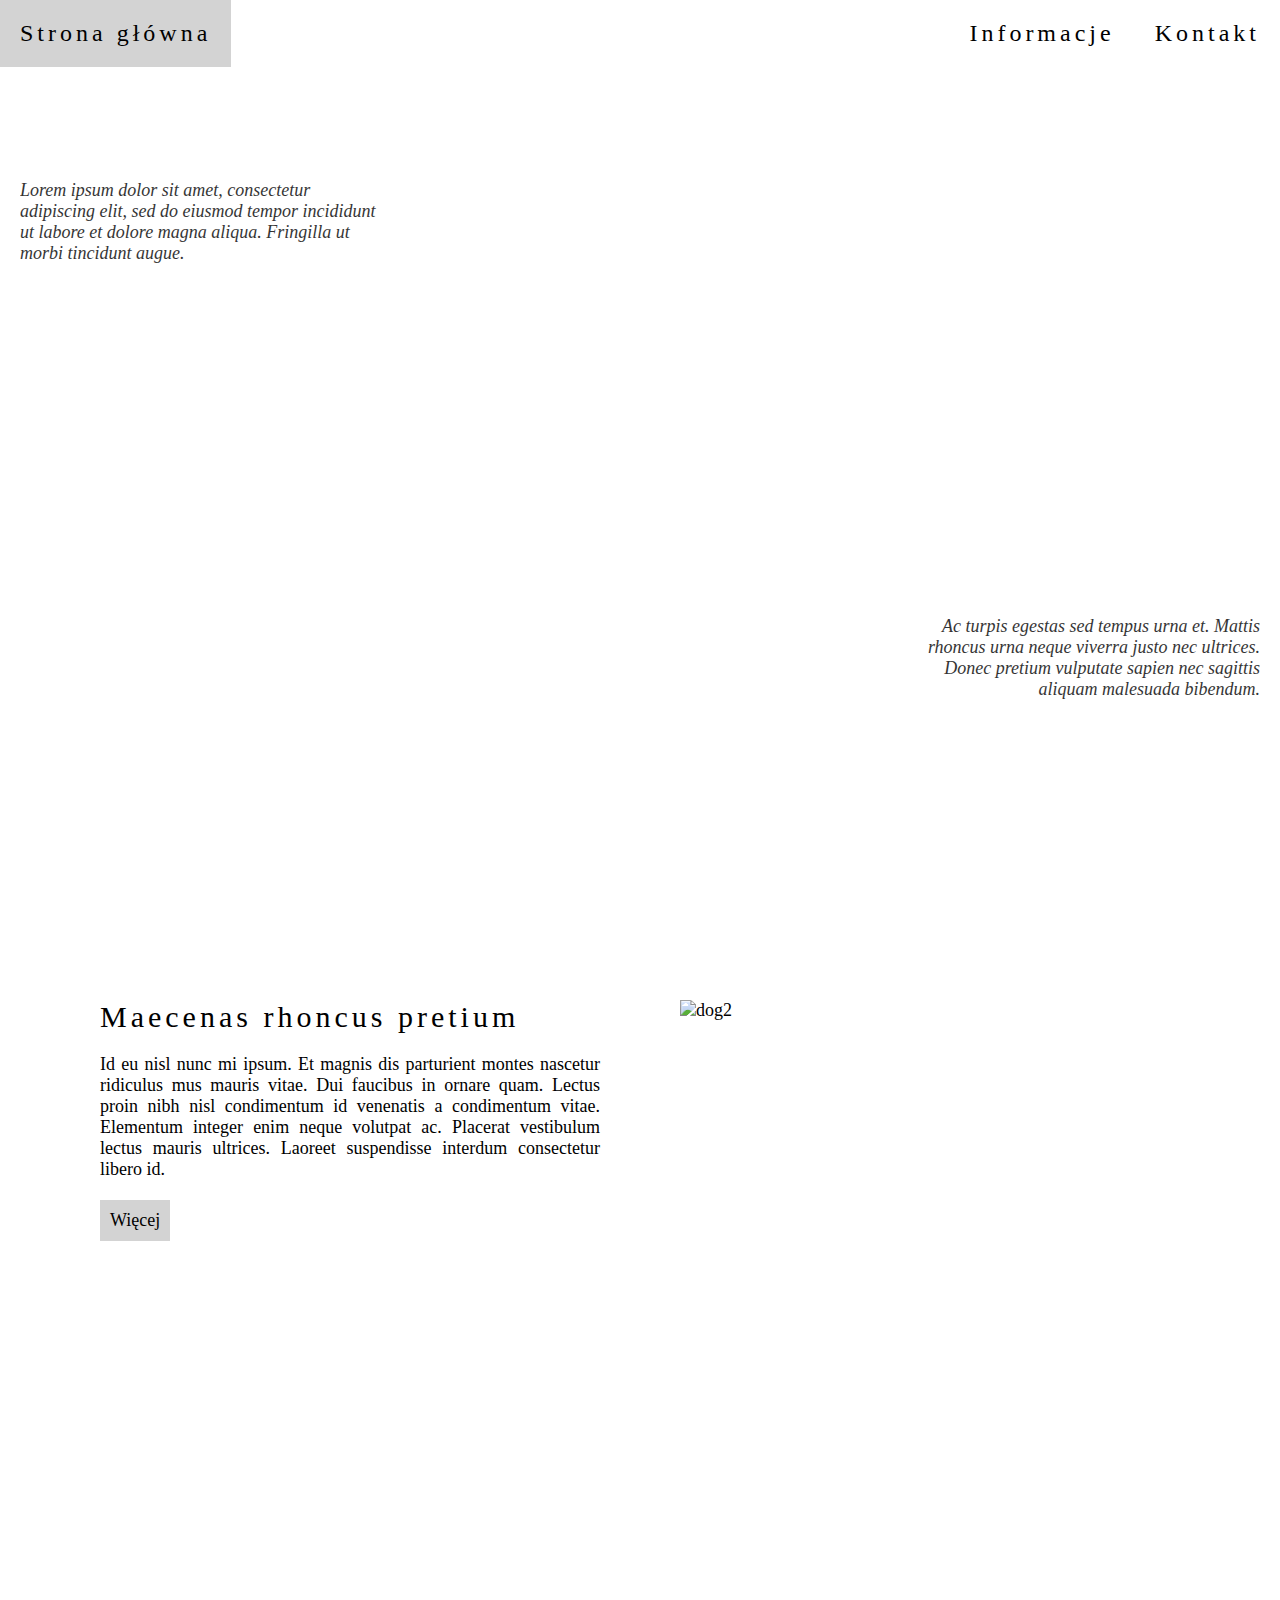
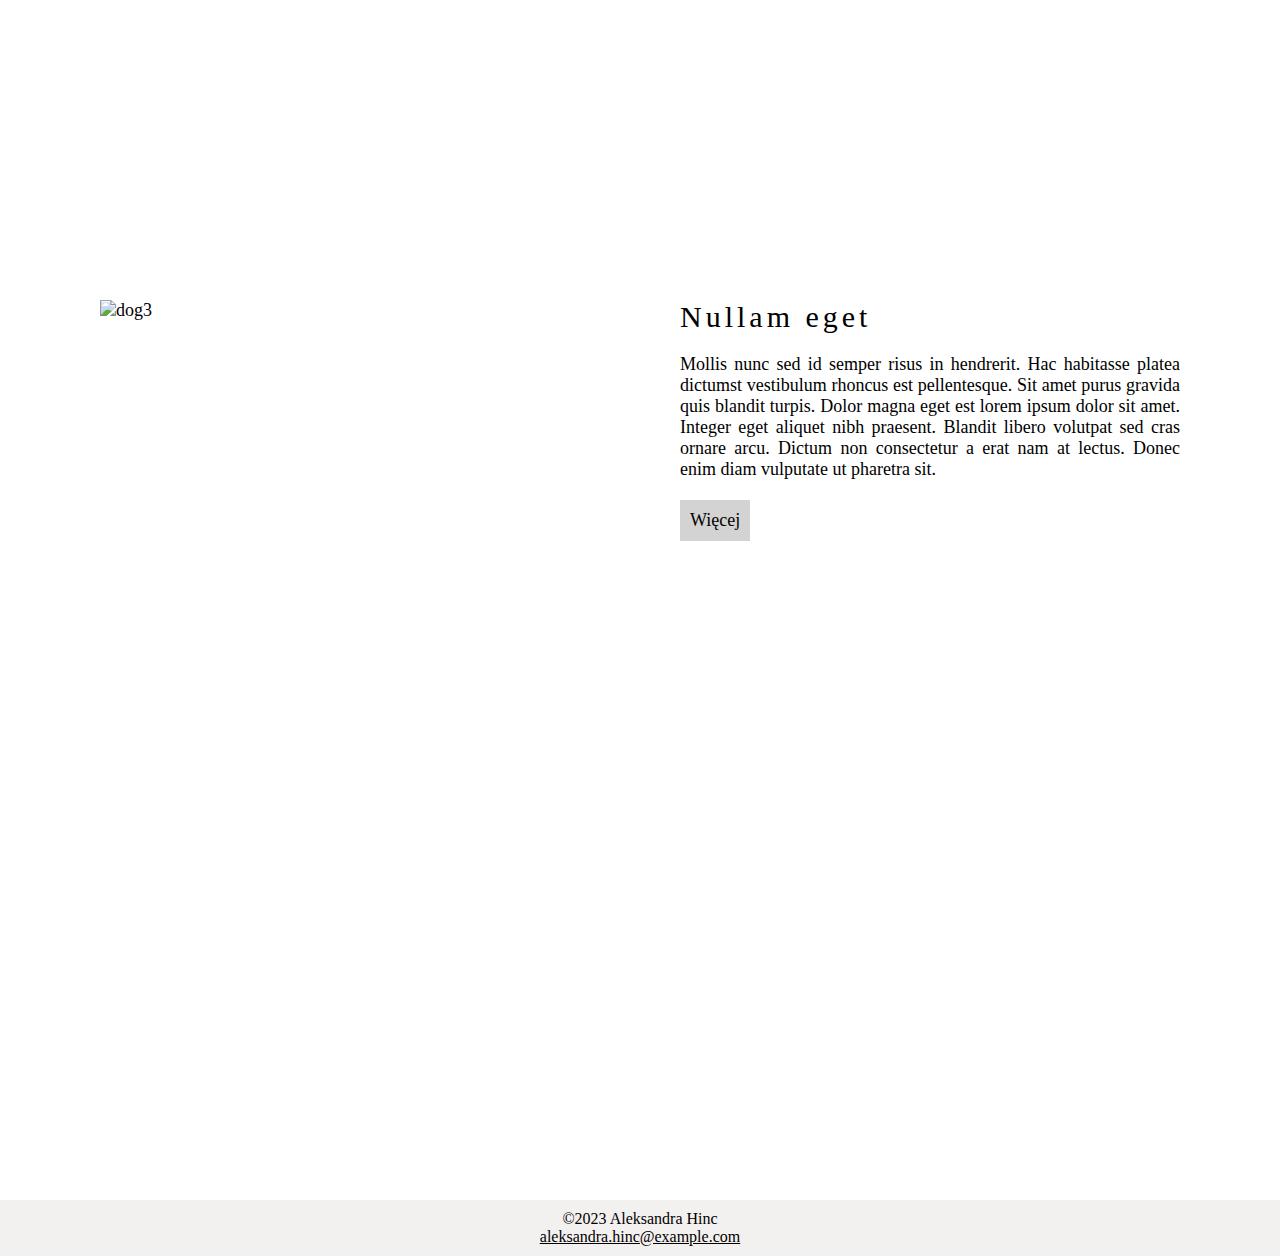
==== index.html @ ef7b2df2 "Fixed z-index for the menu" ====
<!doctype html>
<html lang="pl-PL">
	<head>
		<meta charset="UTF-8">
		<meta name="viewport" content="width=device-width, initial-scale=1.0">
		<title>Strona Aleksandry Hinc</title>
		<link rel="stylesheet" href="style.css">
		<script src="navbar.js"></script> 
	</head>
	<body>
		<div class="top">
			<div class="navbar" id="navbar">
				<header>
					<a href="index.html" class="homeIcon"></a>
					<a href="index.html" class="homeText">Strona główna</a>
				</header>
				<div class="blankSpace"></div>
				<nav>
					<ul>
						<li><a href="#about">Informacje</a></li>
						<li><a href="#contact">Kontakt</a></li>
					</ul>
					<a href="javascript:void(0);" class="menuIcon" onclick="toggleMenu(this)">
						<div class="stripe1"></div>
						<div class="stripe2"></div>
						<div class="stripe3"></div>
					</a>
				</nav>
			</div>
			<div class="quote left1">
				Lorem ipsum dolor sit amet, consectetur adipiscing elit, sed do eiusmod tempor incididunt ut labore et dolore magna aliqua. Fringilla ut morbi tincidunt augue.
			</div>
			<div class="quote right1">
				Ac turpis egestas sed tempus urna et. Mattis rhoncus urna neque viverra justo nec ultrices. Donec pretium vulputate sapien nec sagittis aliquam malesuada bibendum.
			</div>
		</div>
		<div class="row">
			<div class="column left2 upper">
				<h1>Maecenas rhoncus pretium</h1>
				<p>
					Id eu nisl nunc mi ipsum. Et magnis dis parturient montes nascetur ridiculus mus mauris vitae. Dui faucibus in ornare quam. Lectus proin nibh nisl condimentum id venenatis a condimentum vitae. Elementum integer enim neque volutpat ac. Placerat vestibulum lectus mauris ultrices. Laoreet suspendisse interdum consectetur libero id.
				</p>
				<button type="button" id="button1">Więcej</button>
			</div>
			<div class="column right2 upper">
				<img src="dog2.png" alt="dog2">
			</div>
		</div>
		<div class="row">
			<div class="column left2 lower">
				<img src="dog3.png" alt="dog3">
			</div>
			<div class="column right2 lower">
				<h1>Nullam eget</h1>
				<p>
					Mollis nunc sed id semper risus in hendrerit. Hac habitasse platea dictumst vestibulum rhoncus est pellentesque. Sit amet purus gravida quis blandit turpis. Dolor magna eget est lorem ipsum dolor sit amet. Integer eget aliquet nibh praesent. Blandit libero volutpat sed cras ornare arcu. Dictum non consectetur a erat nam at lectus. Donec enim diam vulputate ut pharetra sit.
				</p>
				<button type="button" id="button2">Więcej</button>
			</div>
		</div>
		<footer>
			<p>&copy;2023 Aleksandra Hinc</p>
			<p><a href="mailto:aleksandra.hinc@example.com">aleksandra.hinc@example.com</a></p>
		</footer>
	</body>
</html>
---- style.css ----
* {
    box-sizing: border-box;
    font-family: "Times New Roman", Times, serif;
    margin: 0;
    padding: 0;
}

body, html {
    height: 100%;
}

button {
    background-color: lightgray;
    border: none;
    font-size: 18px;
    margin-top: 20px;   
    padding: 10px;
}

button:hover {
    background-color: dimgray;
    color: white;
}

footer {
    background-color: rgb(243, 240, 240);
    bottom: 0;
    font-size: 16px;
    justify-content: center;
    margin-top: 100px;
    padding: 10px 0px;
    text-align: center;
    width: 100%;
}

footer a {
    color: black;
}

footer a:hover {
    color: dimgray;
}

header, li {
    float: left;
}

header {
    align-content: center;
}

header a, li a {
    color: black;
    display: block;
    overflow: hidden;
    padding: 20px;
    text-decoration: none;
}

li a {
    min-width: 110px;
    text-align: center;
}

header a:hover, li a:hover {
    background-color: lightgray;
}

h1 {
    font-size: 30px;
    font-weight: normal;
    letter-spacing: 4px;
    padding-bottom: 20px;
    text-align: left;
}

img {
    display: block;
	height: 100%;
    object-fit: cover;
    width: 100%;	
}

ul {
    float: right;
    list-style-type: none;
}

.blankSpace {
    display: none;
}

.column {
    float: left;
    font-size: 18px;
    height: 100%;
    text-align: justify;
    width: 50%;
}

.homeIcon {
    background-image: url("home.png");
    background-origin: content-box;
    background-position: center;
    background-repeat: no-repeat;
    background-size: contain;
    display: none;
    height: 70px;
    padding: 10px;
    width: 70px;
}

.menuIcon {
    display: none;
    padding: 10.5px;
}

.left1, .right1 {
    position: absolute;
}

.left1 {
    left: 20px;
    right: 70%;
    text-align: left;
    top: 20%;
}

.left2 {
    padding: 100px 40px 0px 100px;
}

.navbar {
    font-size: 24px;
    letter-spacing: 4px;
    z-index: 2;
}

.quote {
    font-size: 18px;
    font-style: italic;
    opacity: 80%;
    overflow: hidden;
    z-index: 1;
}

.right1 {
    bottom: 200px;
    left: 70%;
    right: 20px;
    text-align: right;
}

.right2 {
    padding: 100px 100px 0px 40px;
}

.row {
    height: 100%;
}

.row::after {
    clear: both;
    content: "";
    display: table;
}

.top {
    background-image: url("dog1.png");
    background-position: center;
    background-repeat: no-repeat;
    background-size: cover;
    height: 100%;
}

@media screen and (max-width: 800px) {
    nav ul {
        display: none;
    }

    .open .blankSpace {
        display: block;
        height: 70px;
    }

    .menuIcon {
        display: block;
        float: right;
    }

    .menuIcon:hover, .open .menuIcon:hover, .open nav ul li a:hover {
        background-color: lightgray;
    }

    .open {
        position: relative;
    }

    .open .menuIcon {
        background-color: rgb(144, 156, 135);
        position: absolute;
        right: 0;
        top: 0;
    }

    .open nav ul {
        display: block;
        float: right;
    }

    .open nav ul li {
        width: 100%;
    }

    .open nav ul li a {
        background-color: rgb(144, 156, 135);
        float: right;
        text-align: right;
        width: 200px;
    }

    .column {
        padding: 100px 100px 0px 100px;
        font-size: 18px;
        text-align: justify;
        width: 100%;
    }

    .left2.upper {
        padding: 120px 120px 0px 120px;
    }

    .left2.upper {
        position: absolute;
        z-index: 2;
    }

    .right2.upper {
        opacity: 70%;
        position: absolute;
        z-index: 1;
    }

    .right2.lower {
        padding: 120px 120px 0px 120px;
    }

    .right2.lower {
        position: absolute;
        z-index: 2;
    }

    .left2.lower {
        opacity: 70%;
        position: absolute;
        z-index: 1;
    }
}

@media screen and (max-width: 640px) {
    nav ul {
        display: none;
    }

    .open .blankSpace {
        display: block;
        height: 70px;
    }

    .menuIcon {
        display: block;
        float: right;
    }

    .menuIcon:hover, .open .menuIcon:hover, .open nav ul li a:hover {
        background-color: lightgray;
    }

    .open {
        position: relative;
    }

    .open .menuIcon {
        background-color: rgb(144, 156, 135);
        position: absolute;
        right: 0;
        top: 0;
    }

    .open nav ul {
        display: block;
        float: right;
    }

    .open nav ul li {
        width: 100%;
    }

    .open nav ul li a {
        background-color: rgb(144, 156, 135);
        float: right;
        text-align: right;
        width: 200px;
    }

    .left1, .right1 {
        left: 0;
        right: 0;
        padding-left: 20px;
        padding-right: 20px;
        text-align: center;
        width: 100%;
    }

    .left1 {
        top: 20%;
    }

    .right1 {
        bottom: 10%;
    }
}

@media screen and (max-width: 480px) {
    nav ul {
        display: none;
    }

    .open .blankSpace {
        background-color: rgb(203, 218, 192);
        display: block;
        height: 70px;
    }

    .homeText {
        display: none;
    }

    .homeIcon {
        display: block;
        float: left;
    }

    .menuIcon {
        display: block;
        float: right;
    }

    .menuIcon:hover, .open .homeIcon:hover, .open .menuIcon:hover, .open nav ul li a:hover {
        background-color: lightgray;
    }

    .open {
        position: relative;
    }

    .open .homeIcon {
        background-color: rgb(203, 218, 192);
    }

    .open .menuIcon {
        background-color: rgb(144, 156, 135);
        position: absolute;
        right: 0;
        top: 0;
    }

    .open nav ul {
        display: block;
        float: none;
    }

    .open nav ul li a {
        background-color: rgb(144, 156, 135);
        float: left;
        text-align: left;
        width: 100%;
    }

    .left1, .right1 {
        left: 0;
        right: 0;
        padding-left: 20px;
        padding-right: 20px;
        text-align: center;
        width: 100%;
    }

    .left1 {
        top: 20%;
    }

    .right1 {
        bottom: 10%;
    }

    .row {
        margin: 0px;
    }

    .column {
        padding: 0px;
        font-size: 18px;
        text-align: justify;
        width: 100%;
    }

    .left2.upper {
        padding: 40px 40px 0px 40px;
    }

    .left2.upper {
        position: absolute;
        z-index: 2;
    }

    .right2.upper {
        opacity: 70%;
        position: absolute;
        z-index: 1;
    }

    .right2.lower {
        padding: 40px 40px 0px 40px;
    }

    .right2.lower {
        position: absolute;
        z-index: 2;
    }

    .left2.lower {
        opacity: 70%;
        position: absolute;
        z-index: 1;
    }

    footer {
        margin-top: 0px;
    }
}

.stripe1, .stripe2, .stripe3 {
    background-color: black;
    height: 3px;
    margin: 10px 7px;
    width: 35px;
    transition: 0.5s;
}

.switch .stripe1 {
    transform: translate(0, 13px) rotate(-45deg);
}

.switch .stripe2 {
    opacity: 0;
}

.switch .stripe3 {
    transform: translate(0, -13px) rotate(45deg);
}
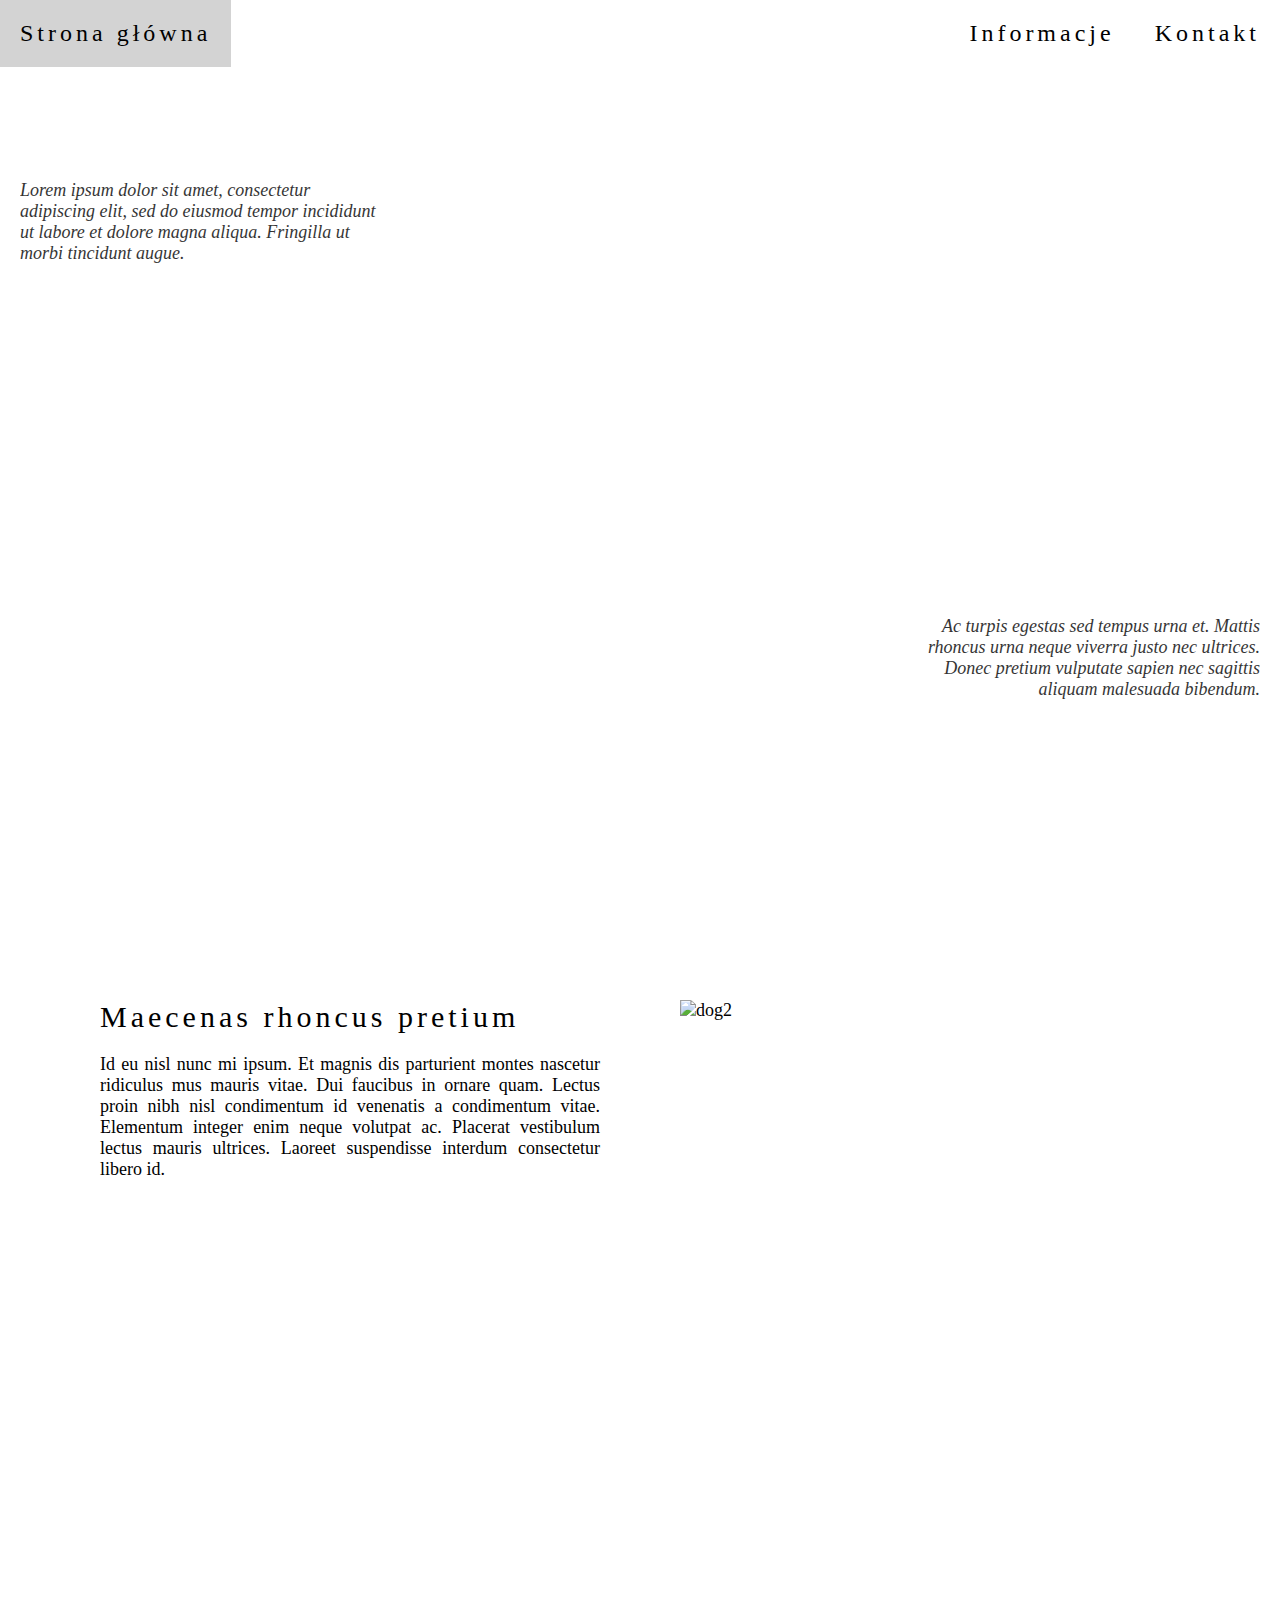
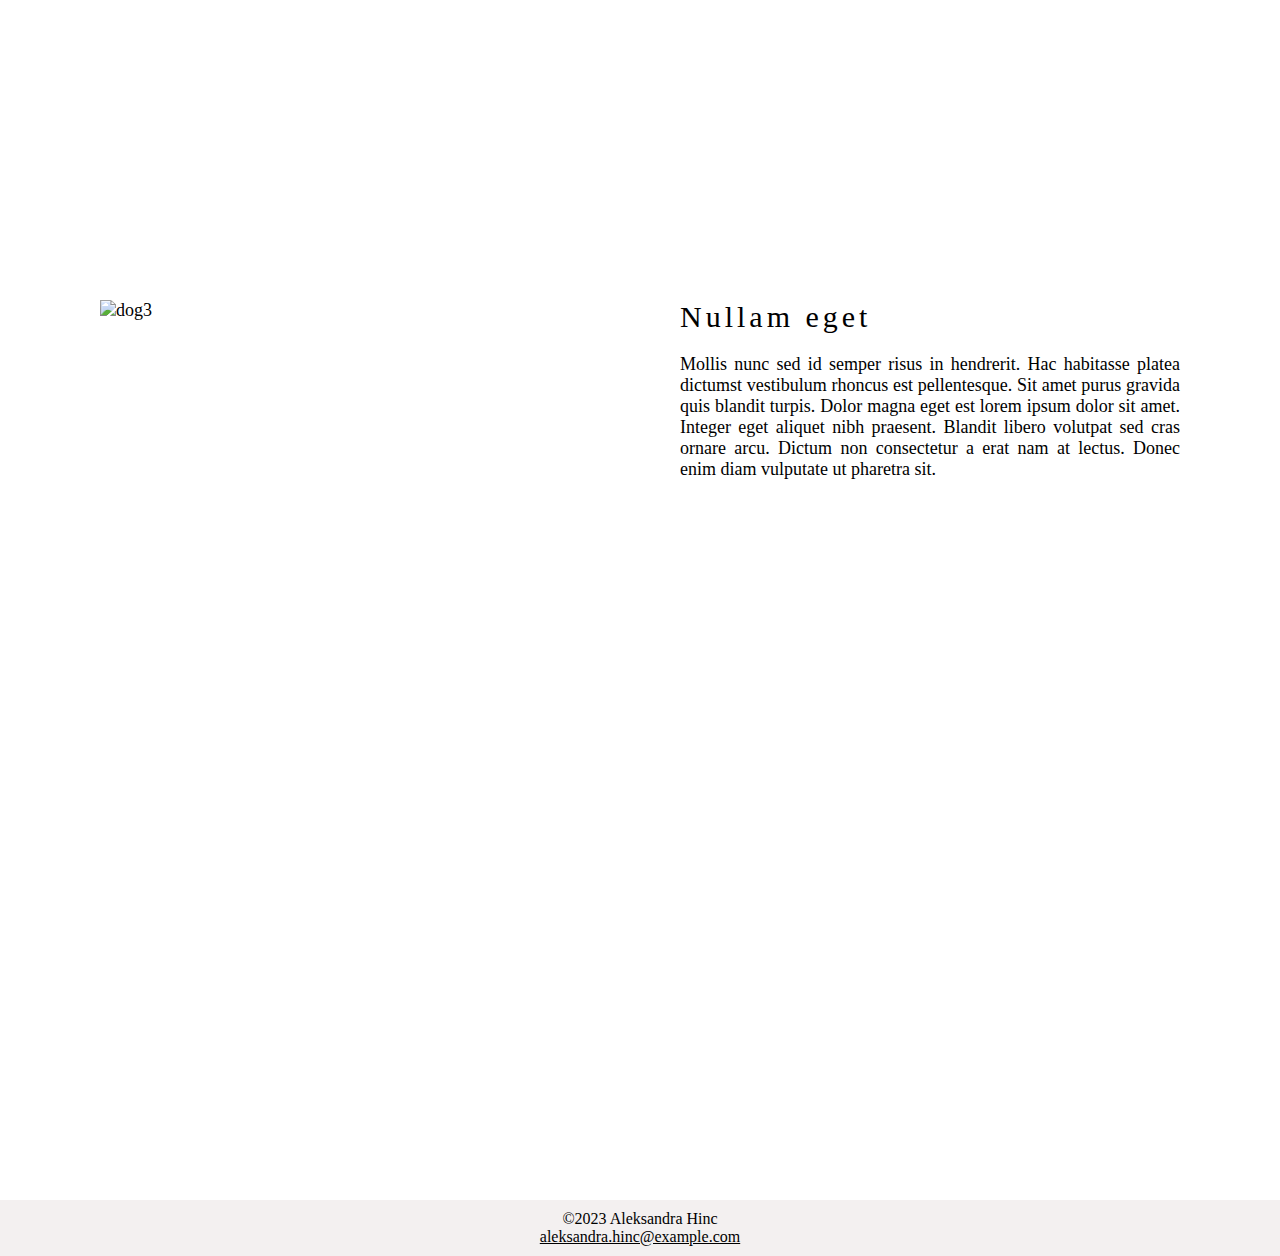
==== commit 2b73c28f: "Single page application" ====
--- a/index.html
+++ b/index.html
@@ -5,20 +5,21 @@
 		<meta name="viewport" content="width=device-width, initial-scale=1.0">
 		<title>Strona Aleksandry Hinc</title>
 		<link rel="stylesheet" href="style.css">
-		<script src="navbar.js"></script> 
+		<script src="navbar.js"></script>
+		<script src="spa.js"></script>
 	</head>
 	<body>
 		<div class="top">
 			<div class="navbar" id="navbar">
 				<header>
-					<a href="index.html" class="homeIcon"></a>
-					<a href="index.html" class="homeText">Strona główna</a>
+					<a href="#home1" class="homeIcon" onclick="changeContentToHome()"></a>
+					<a href="#home1" class="homeText" onclick="changeContentToHome()">Strona główna</a>
 				</header>
 				<div class="blankSpace"></div>
 				<nav>
 					<ul>
-						<li><a href="#about">Informacje</a></li>
-						<li><a href="#contact">Kontakt</a></li>
+						<li><a href="#aboutStart" onclick="changeContentToAbout()">Informacje</a></li>
+						<li><a href="#contactStart" onclick="changeContentToContact()">Kontakt</a></li>
 					</ul>
 					<a href="javascript:void(0);" class="menuIcon" onclick="toggleMenu(this)">
 						<div class="stripe1"></div>
@@ -34,19 +35,18 @@
 				Ac turpis egestas sed tempus urna et. Mattis rhoncus urna neque viverra justo nec ultrices. Donec pretium vulputate sapien nec sagittis aliquam malesuada bibendum.
 			</div>
 		</div>
-		<div class="row">
+		<div class="row" id="home1">
 			<div class="column left2 upper">
 				<h1>Maecenas rhoncus pretium</h1>
 				<p>
 					Id eu nisl nunc mi ipsum. Et magnis dis parturient montes nascetur ridiculus mus mauris vitae. Dui faucibus in ornare quam. Lectus proin nibh nisl condimentum id venenatis a condimentum vitae. Elementum integer enim neque volutpat ac. Placerat vestibulum lectus mauris ultrices. Laoreet suspendisse interdum consectetur libero id.
 				</p>
-				<button type="button" id="button1">Więcej</button>
 			</div>
 			<div class="column right2 upper">
 				<img src="dog2.png" alt="dog2">
 			</div>
 		</div>
-		<div class="row">
+		<div class="row" id="home2">
 			<div class="column left2 lower">
 				<img src="dog3.png" alt="dog3">
 			</div>
@@ -55,8 +55,28 @@
 				<p>
 					Mollis nunc sed id semper risus in hendrerit. Hac habitasse platea dictumst vestibulum rhoncus est pellentesque. Sit amet purus gravida quis blandit turpis. Dolor magna eget est lorem ipsum dolor sit amet. Integer eget aliquet nibh praesent. Blandit libero volutpat sed cras ornare arcu. Dictum non consectetur a erat nam at lectus. Donec enim diam vulputate ut pharetra sit.
 				</p>
-				<button type="button" id="button2">Więcej</button>
 			</div>
+		</div>
+		<div id="about" class="about">
+			<h1 id="aboutStart">About</h1>
+			<p> 
+				Nam a leo et nunc suscipit finibus. Duis in sem euismod, lacinia leo et, iaculis purus. In hac habitasse platea dictumst. Quisque interdum dictum nulla. Fusce egestas mauris a risus condimentum, vitae iaculis felis auctor. Etiam a imperdiet leo. Aliquam eu orci velit. Curabitur sagittis ipsum eu urna consectetur varius. Suspendisse lacinia pretium dapibus. Sed fringilla felis velit, varius consequat dolor viverra facilisis. Class aptent taciti sociosqu ad litora torquent per conubia nostra, per inceptos himenaeos. Sed ut vulputate tortor, sit amet blandit est. Integer vitae tortor euismod, sagittis diam eget, ultrices sapien. Integer non ligula magna. Duis lobortis sodales sapien ut commodo. Nullam et ipsum ipsum.
+			</p>
+			<p>
+				Etiam molestie sem malesuada tortor dictum vulputate. Aenean ultricies ultricies augue non aliquet. Integer suscipit erat sit amet blandit volutpat. Aenean vestibulum, diam eu hendrerit tincidunt, tortor velit fringilla nisi, lacinia maximus odio arcu at nisl. In euismod neque sit amet sem pretium, at aliquam magna semper. Proin ullamcorper non quam vel accumsan. Quisque a pharetra neque. Mauris et bibendum massa, in vehicula sem. Cras nec lorem faucibus, dapibus lorem ac, semper diam. Ut lacinia fermentum quam nec eleifend. Aliquam sodales ex in leo auctor dignissim. Nulla interdum neque a odio pretium, non viverra ex vestibulum. Proin porttitor gravida rhoncus. Etiam diam ipsum, euismod et leo nec, mattis porttitor arcu. Etiam in justo a nisl ullamcorper mollis a ut ipsum.
+			</p>
+			<p>
+				Sed sed leo at elit vehicula tristique. Nunc ut neque bibendum nibh sagittis elementum. Etiam fermentum lorem semper libero facilisis, a aliquam mauris malesuada. Lorem ipsum dolor sit amet, consectetur adipiscing elit. Morbi vitae interdum dui, dictum consectetur dolor. Cras luctus metus et ipsum dapibus, interdum tincidunt justo accumsan. Duis sem ex, pharetra et accumsan ac, lobortis vel diam. Nulla a dolor sed augue laoreet convallis. Phasellus dictum ac turpis non efficitur. Nunc ut metus id diam accumsan tristique. Duis volutpat est est, et ultricies urna semper ut. Suspendisse aliquam nunc diam, quis condimentum tortor commodo non. Etiam sit amet odio congue, sodales nunc vitae, maximus dui. Nulla facilisi.
+			</p>
+		</div>
+		<div id="contact" class="contact">
+			<h1 id="contactStart">Contact</h1>
+			<ul>
+				<li><a href="mailto:aleksandra.hinc@example.com">aleksandra.hinc@example.com</a></li>
+				<li>Aenean ac nunc eu elit volutpat gravida a in quam.</li>
+				<li>Maecenas malesuada leo id tellus rutrum, id porta augue placerat.</li>
+				<li>Proin ultricies lacus ut blandit commodo.</li>
+			</ul>
 		</div>
 		<footer>
 			<p>&copy;2023 Aleksandra Hinc</p>
--- a/style.css
+++ b/style.css
@@ -81,7 +81,7 @@
     width: 100%;	
 }
 
-ul {
+.navbar ul {
     float: right;
     list-style-type: none;
 }
@@ -156,6 +156,7 @@
 }
 
 .row {
+    display: block;
     height: 100%;
 }
 
@@ -458,4 +459,41 @@
 
 .switch .stripe3 {
     transform: translate(0, -13px) rotate(45deg);
+}
+
+.about {
+    display: none;
+    padding: 100px;
+    text-align: justify;
+}
+
+.about p {
+    margin-bottom: 20px;
+}
+
+.contact {
+    display: none;
+}
+
+.contact h1 {
+    padding: 100px 100px 20px 90px;
+} 
+
+.contact ul {
+    padding: 0px 100px 100px 100px;
+    margin-bottom: 120px;
+}
+
+.contact ul li {
+    width: 100%;
+}
+
+.contact ul li a {
+    padding: 0;
+    text-align: left;
+    text-decoration: underline;
+}
+
+.contact ul li a:hover {
+    background-color: transparent;
 }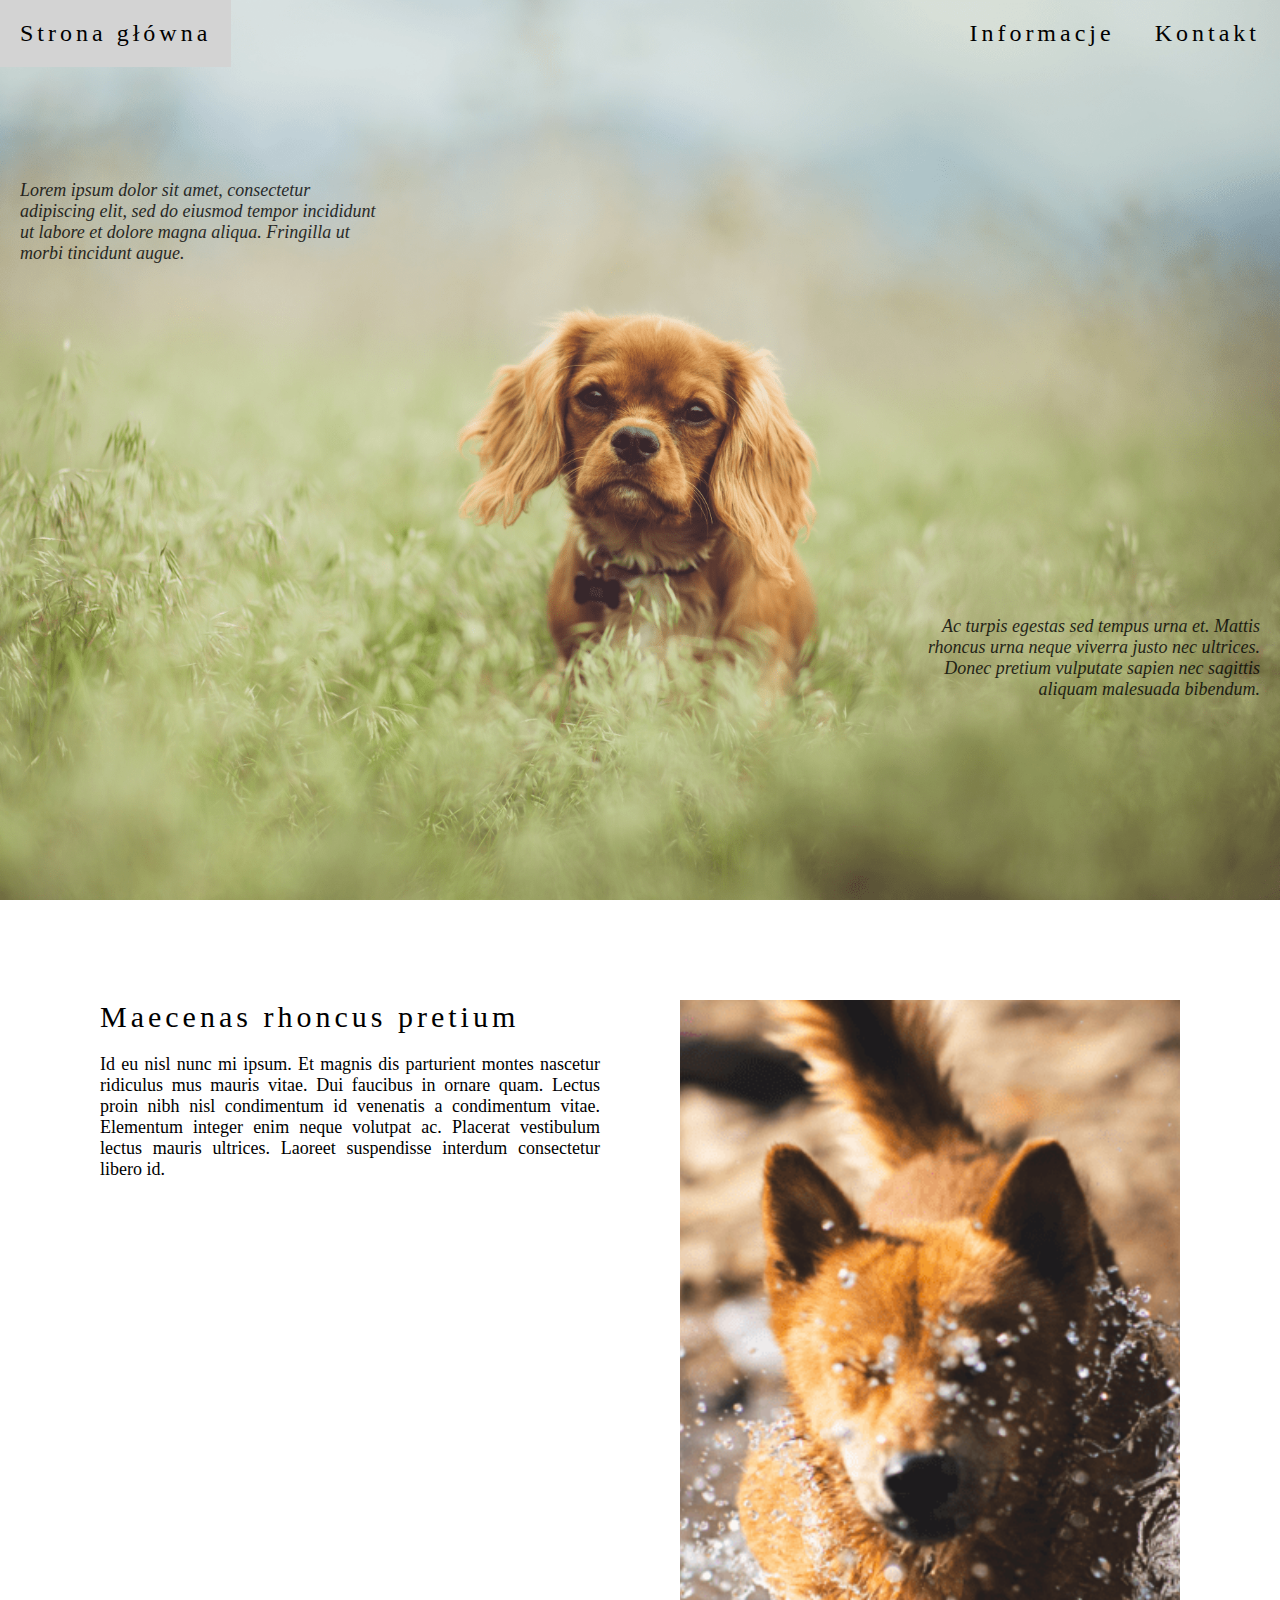
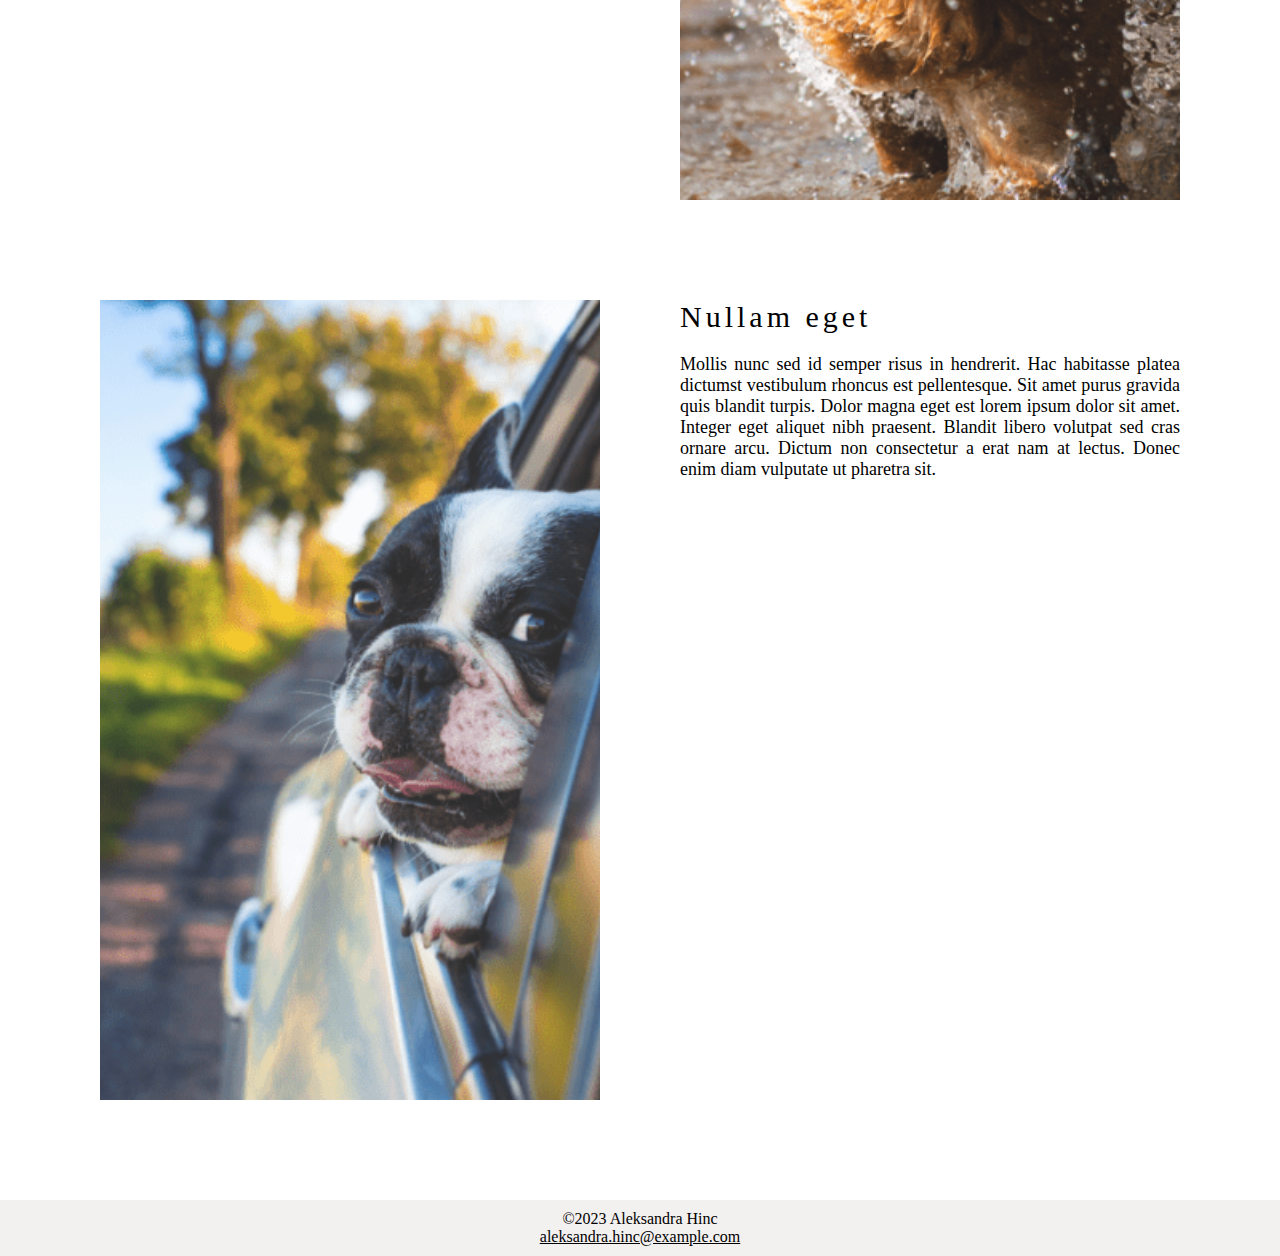
==== commit 0e010c67: "Finished RWD + SPA" ====
--- a/index.html
+++ b/index.html
@@ -4,9 +4,8 @@
 		<meta charset="UTF-8">
 		<meta name="viewport" content="width=device-width, initial-scale=1.0">
 		<title>Strona Aleksandry Hinc</title>
-		<link rel="stylesheet" href="style.css">
-		<script src="navbar.js"></script>
-		<script src="spa.js"></script>
+		<link rel="stylesheet" href="styleNew.css">
+		<script src="script.js"></script>
 	</head>
 	<body>
 		<div class="top">
--- a/styleNew.css
+++ b/styleNew.css
@@ -0,0 +1,499 @@
+* {
+    box-sizing: border-box;
+    font-family: "Times New Roman", Times, serif;
+    margin: 0;
+    padding: 0;
+}
+
+body, html {
+    height: 100%;
+}
+
+button {
+    background-color: lightgray;
+    border: none;
+    font-size: 18px;
+    margin-top: 20px;   
+    padding: 10px;
+}
+
+button:hover {
+    background-color: dimgray;
+    color: white;
+}
+
+footer {
+    background-color: rgb(243, 240, 240);
+    bottom: 0;
+    font-size: 16px;
+    justify-content: center;
+    margin-top: 100px;
+    padding: 10px 0px;
+    text-align: center;
+    width: 100%;
+}
+
+footer a {
+    color: black;
+}
+
+footer a:hover {
+    color: dimgray;
+}
+
+header, li {
+    float: left;
+}
+
+header {
+    align-content: center;
+}
+
+header a, li a {
+    color: black;
+    display: block;
+    overflow: hidden;
+    padding: 20px;
+    text-decoration: none;
+}
+
+li a {
+    min-width: 110px;
+    text-align: center;
+}
+
+header a:hover, li a:hover {
+    background-color: lightgray;
+}
+
+h1 {
+    font-size: 30px;
+    font-weight: normal;
+    letter-spacing: 4px;
+    padding-bottom: 20px;
+    text-align: left;
+}
+
+img {
+    display: block;
+	height: 100%;
+    object-fit: cover;
+    width: 100%;	
+}
+
+.navbar ul {
+    float: right;
+    list-style-type: none;
+}
+
+.blankSpace {
+    display: none;
+}
+
+.column {
+    float: left;
+    font-size: 18px;
+    height: 100%;
+    text-align: justify;
+    width: 50%;
+}
+
+.homeIcon {
+    background-image: url("home.png");
+    background-origin: content-box;
+    background-position: center;
+    background-repeat: no-repeat;
+    background-size: contain;
+    display: none;
+    height: 70px;
+    padding: 10px;
+    width: 70px;
+}
+
+.menuIcon {
+    display: none;
+    padding: 10.5px;
+}
+
+.left1, .right1 {
+    position: absolute;
+}
+
+.left1 {
+    left: 20px;
+    right: 70%;
+    text-align: left;
+    top: 20%;
+}
+
+.left2 {
+    padding: 100px 40px 0px 100px;
+}
+
+.navbar {
+    font-size: 24px;
+    letter-spacing: 4px;
+    z-index: 2;
+}
+
+.quote {
+    font-size: 18px;
+    font-style: italic;
+    opacity: 80%;
+    overflow: hidden;
+    z-index: 1;
+}
+
+.right1 {
+    bottom: 200px;
+    left: 70%;
+    right: 20px;
+    text-align: right;
+}
+
+.right2 {
+    padding: 100px 100px 0px 40px;
+}
+
+.row {
+    display: block;
+    height: 100%;
+}
+
+.row::after {
+    clear: both;
+    content: "";
+    display: table;
+}
+
+.top {
+    background-image: url("dog1.png");
+    background-position: center;
+    background-repeat: no-repeat;
+    background-size: cover;
+    height: 100%;
+}
+
+@media screen and (max-width: 800px) {
+    nav ul {
+        display: none;
+    }
+
+    .open .blankSpace {
+        display: block;
+        height: 70px;
+    }
+
+    .menuIcon {
+        display: block;
+        float: right;
+    }
+
+    .menuIcon:hover, .open .menuIcon:hover, .open nav ul li a:hover {
+        background-color: lightgray;
+    }
+
+    .open {
+        position: relative;
+    }
+
+    .open .menuIcon {
+        background-color: rgb(144, 156, 135);
+        position: absolute;
+        right: 0;
+        top: 0;
+    }
+
+    .open nav ul {
+        display: block;
+        float: right;
+    }
+
+    .open nav ul li {
+        width: 100%;
+    }
+
+    .open nav ul li a {
+        background-color: rgb(144, 156, 135);
+        float: right;
+        text-align: right;
+        width: 200px;
+    }
+
+    .column {
+        padding: 100px 100px 0px 100px;
+        font-size: 18px;
+        text-align: justify;
+        width: 100%;
+    }
+
+    .left2.upper {
+        padding: 120px 120px 0px 120px;
+    }
+
+    .left2.upper {
+        position: absolute;
+        z-index: 2;
+    }
+
+    .right2.upper {
+        opacity: 70%;
+        position: absolute;
+        z-index: 1;
+    }
+
+    .right2.lower {
+        padding: 120px 120px 0px 120px;
+    }
+
+    .right2.lower {
+        position: absolute;
+        z-index: 2;
+    }
+
+    .left2.lower {
+        opacity: 70%;
+        position: absolute;
+        z-index: 1;
+    }
+}
+
+@media screen and (max-width: 640px) {
+    nav ul {
+        display: none;
+    }
+
+    .open .blankSpace {
+        display: block;
+        height: 70px;
+    }
+
+    .menuIcon {
+        display: block;
+        float: right;
+    }
+
+    .menuIcon:hover, .open .menuIcon:hover, .open nav ul li a:hover {
+        background-color: lightgray;
+    }
+
+    .open {
+        position: relative;
+    }
+
+    .open .menuIcon {
+        background-color: rgb(144, 156, 135);
+        position: absolute;
+        right: 0;
+        top: 0;
+    }
+
+    .open nav ul {
+        display: block;
+        float: right;
+    }
+
+    .open nav ul li {
+        width: 100%;
+    }
+
+    .open nav ul li a {
+        background-color: rgb(144, 156, 135);
+        float: right;
+        text-align: right;
+        width: 200px;
+    }
+
+    .left1, .right1 {
+        left: 0;
+        right: 0;
+        padding-left: 20px;
+        padding-right: 20px;
+        text-align: center;
+        width: 100%;
+    }
+
+    .left1 {
+        top: 20%;
+    }
+
+    .right1 {
+        bottom: 10%;
+    }
+}
+
+@media screen and (max-width: 480px) {
+    nav ul {
+        display: none;
+    }
+
+    .open .blankSpace {
+        background-color: rgb(203, 218, 192);
+        display: block;
+        height: 70px;
+    }
+
+    .homeText {
+        display: none;
+    }
+
+    .homeIcon {
+        display: block;
+        float: left;
+    }
+
+    .menuIcon {
+        display: block;
+        float: right;
+    }
+
+    .menuIcon:hover, .open .homeIcon:hover, .open .menuIcon:hover, .open nav ul li a:hover {
+        background-color: lightgray;
+    }
+
+    .open {
+        position: relative;
+    }
+
+    .open .homeIcon {
+        background-color: rgb(203, 218, 192);
+    }
+
+    .open .menuIcon {
+        background-color: rgb(144, 156, 135);
+        position: absolute;
+        right: 0;
+        top: 0;
+    }
+
+    .open nav ul {
+        display: block;
+        float: none;
+    }
+
+    .open nav ul li a {
+        background-color: rgb(144, 156, 135);
+        float: left;
+        text-align: left;
+        width: 100%;
+    }
+
+    .left1, .right1 {
+        left: 0;
+        right: 0;
+        padding-left: 20px;
+        padding-right: 20px;
+        text-align: center;
+        width: 100%;
+    }
+
+    .left1 {
+        top: 20%;
+    }
+
+    .right1 {
+        bottom: 10%;
+    }
+
+    .row {
+        margin: 0px;
+    }
+
+    .column {
+        padding: 0px;
+        font-size: 18px;
+        text-align: justify;
+        width: 100%;
+    }
+
+    .left2.upper {
+        padding: 40px 40px 0px 40px;
+    }
+
+    .left2.upper {
+        position: absolute;
+        z-index: 2;
+    }
+
+    .right2.upper {
+        opacity: 70%;
+        position: absolute;
+        z-index: 1;
+    }
+
+    .right2.lower {
+        padding: 40px 40px 0px 40px;
+    }
+
+    .right2.lower {
+        position: absolute;
+        z-index: 2;
+    }
+
+    .left2.lower {
+        opacity: 70%;
+        position: absolute;
+        z-index: 1;
+    }
+
+    footer {
+        margin-top: 0px;
+    }
+}
+
+.stripe1, .stripe2, .stripe3 {
+    background-color: black;
+    height: 3px;
+    margin: 10px 7px;
+    width: 35px;
+    transition: 0.5s;
+}
+
+.switch .stripe1 {
+    transform: translate(0, 13px) rotate(-45deg);
+}
+
+.switch .stripe2 {
+    opacity: 0;
+}
+
+.switch .stripe3 {
+    transform: translate(0, -13px) rotate(45deg);
+}
+
+.about {
+    display: none;
+    padding: 100px;
+    text-align: justify;
+}
+
+.about p {
+    margin-bottom: 20px;
+}
+
+.contact {
+    display: none;
+}
+
+.contact h1 {
+    padding: 100px 100px 20px 90px;
+} 
+
+.contact ul {
+    padding: 0px 100px 100px 100px;
+    margin-bottom: 120px;
+}
+
+.contact ul li {
+    width: 100%;
+}
+
+.contact ul li a {
+    padding: 0;
+    text-align: left;
+    text-decoration: underline;
+}
+
+.contact ul li a:hover {
+    background-color: transparent;
+}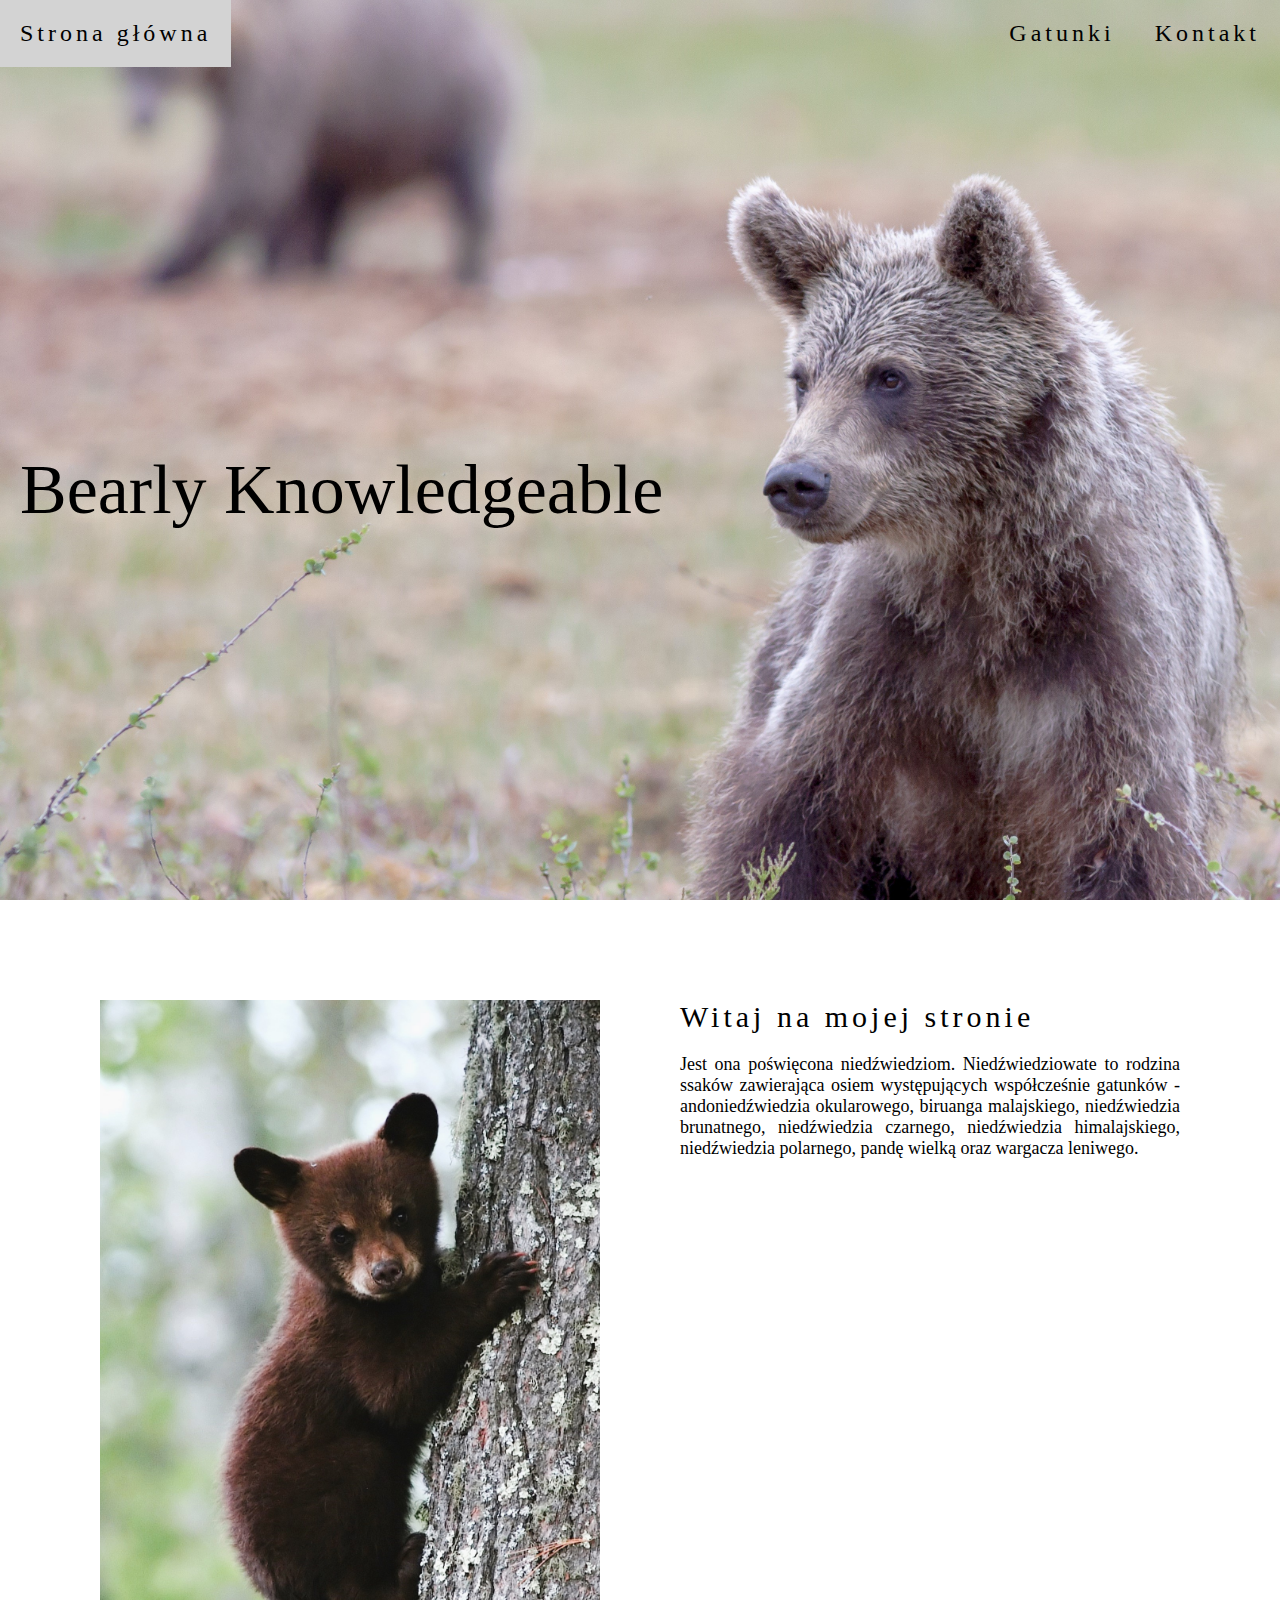
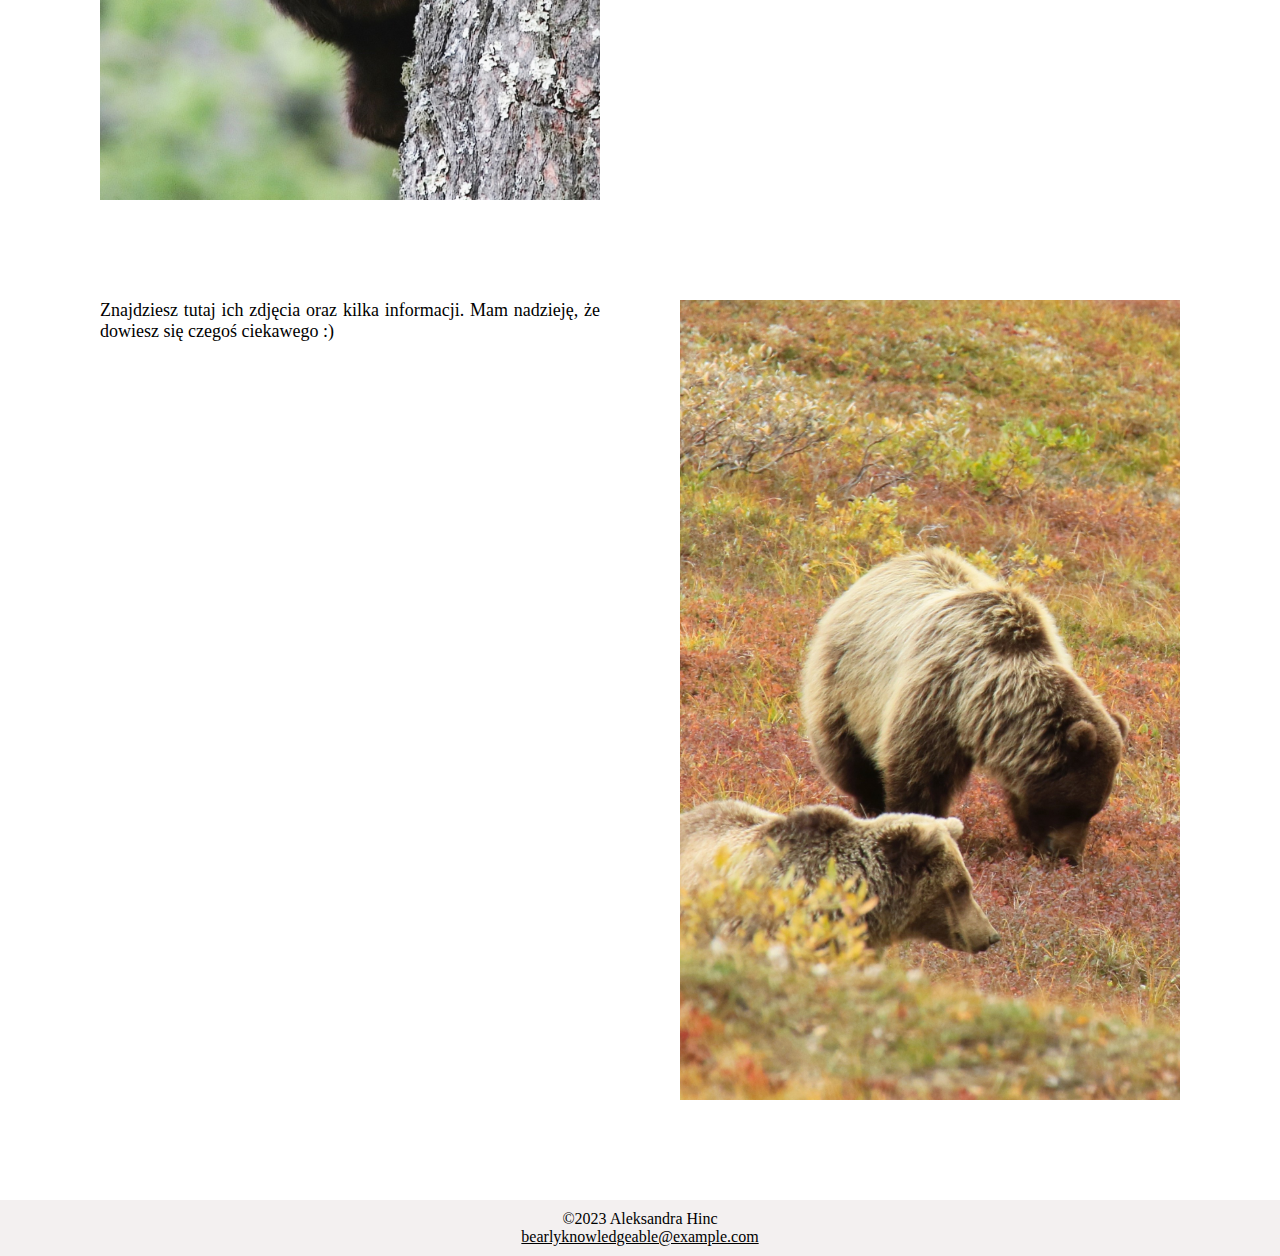
==== commit f90258f0: "Changed the content to bears" ====
--- a/index.html
+++ b/index.html
@@ -3,7 +3,7 @@
 	<head>
 		<meta charset="UTF-8">
 		<meta name="viewport" content="width=device-width, initial-scale=1.0">
-		<title>Strona Aleksandry Hinc</title>
+		<title>Bearly Knowledgeable</title>
 		<link rel="stylesheet" href="styleNew.css">
 		<script src="script.js"></script>
 	</head>
@@ -17,7 +17,7 @@
 				<div class="blankSpace"></div>
 				<nav>
 					<ul>
-						<li><a href="#aboutStart" onclick="changeContentToAbout()">Informacje</a></li>
+						<li><a href="#speciesStart" onclick="changeContentToSpecies()">Gatunki</a></li>
 						<li><a href="#contactStart" onclick="changeContentToContact()">Kontakt</a></li>
 					</ul>
 					<a href="javascript:void(0);" class="menuIcon" onclick="toggleMenu(this)">
@@ -27,37 +27,33 @@
 					</a>
 				</nav>
 			</div>
-			<div class="quote left1">
-				Lorem ipsum dolor sit amet, consectetur adipiscing elit, sed do eiusmod tempor incididunt ut labore et dolore magna aliqua. Fringilla ut morbi tincidunt augue.
-			</div>
-			<div class="quote right1">
-				Ac turpis egestas sed tempus urna et. Mattis rhoncus urna neque viverra justo nec ultrices. Donec pretium vulputate sapien nec sagittis aliquam malesuada bibendum.
+			<div class="name">
+				Bearly Knowledgeable
 			</div>
 		</div>
 		<div class="row" id="home1">
-			<div class="column left2 upper">
-				<h1>Maecenas rhoncus pretium</h1>
+			<div class="column left upper">
+				<img src="mainBear2.jpg" alt="dog2">
+			</div>
+			<div class="column right upper">
+				<h1>Witaj na mojej stronie</h1>
 				<p>
-					Id eu nisl nunc mi ipsum. Et magnis dis parturient montes nascetur ridiculus mus mauris vitae. Dui faucibus in ornare quam. Lectus proin nibh nisl condimentum id venenatis a condimentum vitae. Elementum integer enim neque volutpat ac. Placerat vestibulum lectus mauris ultrices. Laoreet suspendisse interdum consectetur libero id.
+					Jest ona poświęcona niedźwiedziom. Niedźwiedziowate to rodzina ssaków zawierająca osiem występujących współcześnie gatunków - andoniedźwiedzia okularowego, biruanga malajskiego, niedźwiedzia brunatnego, niedźwiedzia czarnego, niedźwiedzia himalajskiego, niedźwiedzia polarnego, pandę wielką oraz wargacza leniwego. 
 				</p>
-			</div>
-			<div class="column right2 upper">
-				<img src="dog2.png" alt="dog2">
 			</div>
 		</div>
 		<div class="row" id="home2">
-			<div class="column left2 lower">
-				<img src="dog3.png" alt="dog3">
-			</div>
-			<div class="column right2 lower">
-				<h1>Nullam eget</h1>
+			<div class="column left lower">
 				<p>
-					Mollis nunc sed id semper risus in hendrerit. Hac habitasse platea dictumst vestibulum rhoncus est pellentesque. Sit amet purus gravida quis blandit turpis. Dolor magna eget est lorem ipsum dolor sit amet. Integer eget aliquet nibh praesent. Blandit libero volutpat sed cras ornare arcu. Dictum non consectetur a erat nam at lectus. Donec enim diam vulputate ut pharetra sit.
+					Znajdziesz tutaj ich zdjęcia oraz kilka informacji. Mam nadzieję, że dowiesz się czegoś ciekawego :)
 				</p>
 			</div>
+			<div class="column right lower">
+				<img src="mainBear3.jpg" alt="dog3">
+			</div>
 		</div>
-		<div id="about" class="about">
-			<h1 id="aboutStart">About</h1>
+		<div class="species" id="species">
+			<h1 id="speciesStart">Gatunki</h1>
 			<p> 
 				Nam a leo et nunc suscipit finibus. Duis in sem euismod, lacinia leo et, iaculis purus. In hac habitasse platea dictumst. Quisque interdum dictum nulla. Fusce egestas mauris a risus condimentum, vitae iaculis felis auctor. Etiam a imperdiet leo. Aliquam eu orci velit. Curabitur sagittis ipsum eu urna consectetur varius. Suspendisse lacinia pretium dapibus. Sed fringilla felis velit, varius consequat dolor viverra facilisis. Class aptent taciti sociosqu ad litora torquent per conubia nostra, per inceptos himenaeos. Sed ut vulputate tortor, sit amet blandit est. Integer vitae tortor euismod, sagittis diam eget, ultrices sapien. Integer non ligula magna. Duis lobortis sodales sapien ut commodo. Nullam et ipsum ipsum.
 			</p>
@@ -68,18 +64,13 @@
 				Sed sed leo at elit vehicula tristique. Nunc ut neque bibendum nibh sagittis elementum. Etiam fermentum lorem semper libero facilisis, a aliquam mauris malesuada. Lorem ipsum dolor sit amet, consectetur adipiscing elit. Morbi vitae interdum dui, dictum consectetur dolor. Cras luctus metus et ipsum dapibus, interdum tincidunt justo accumsan. Duis sem ex, pharetra et accumsan ac, lobortis vel diam. Nulla a dolor sed augue laoreet convallis. Phasellus dictum ac turpis non efficitur. Nunc ut metus id diam accumsan tristique. Duis volutpat est est, et ultricies urna semper ut. Suspendisse aliquam nunc diam, quis condimentum tortor commodo non. Etiam sit amet odio congue, sodales nunc vitae, maximus dui. Nulla facilisi.
 			</p>
 		</div>
-		<div id="contact" class="contact">
-			<h1 id="contactStart">Contact</h1>
-			<ul>
-				<li><a href="mailto:aleksandra.hinc@example.com">aleksandra.hinc@example.com</a></li>
-				<li>Aenean ac nunc eu elit volutpat gravida a in quam.</li>
-				<li>Maecenas malesuada leo id tellus rutrum, id porta augue placerat.</li>
-				<li>Proin ultricies lacus ut blandit commodo.</li>
-			</ul>
+		<div class="contact" id="contact">
+			<h1 id="contactStart">Kontakt</h1>
+				<p>Jeśli masz jakąś sugestię co do strony, możesz wysłać mi wiadomość na adres: <a href="mailto:bearlyknowledgeable@example.com">bearlyknowledgeable@example.com</a>.</p>
 		</div>
 		<footer>
 			<p>&copy;2023 Aleksandra Hinc</p>
-			<p><a href="mailto:aleksandra.hinc@example.com">aleksandra.hinc@example.com</a></p>
+			<p><a href="mailto:bearlyknowledgeable@example.com">bearlyknowledgeable@example.com</a></p>
 		</footer>
 	</body>
 </html>--- a/styleNew.css
+++ b/styleNew.css
@@ -28,6 +28,7 @@
     font-size: 16px;
     justify-content: center;
     margin-top: 100px;
+    overflow: hidden;
     padding: 10px 0px;
     text-align: center;
     width: 100%;
@@ -94,6 +95,7 @@
     float: left;
     font-size: 18px;
     height: 100%;
+    overflow: hidden;
     text-align: justify;
     width: 50%;
 }
@@ -115,18 +117,7 @@
     padding: 10.5px;
 }
 
-.left1, .right1 {
-    position: absolute;
-}
-
-.left1 {
-    left: 20px;
-    right: 70%;
-    text-align: left;
-    top: 20%;
-}
-
-.left2 {
+.left {
     padding: 100px 40px 0px 100px;
 }
 
@@ -136,22 +127,16 @@
     z-index: 2;
 }
 
-.quote {
-    font-size: 18px;
-    font-style: italic;
-    opacity: 80%;
-    overflow: hidden;
+.name {
+    left: 20px;
+    font-size: 70px;
+    position: absolute;
+    text-align: left;
+    top: 50%;
     z-index: 1;
 }
 
-.right1 {
-    bottom: 200px;
-    left: 70%;
-    right: 20px;
-    text-align: right;
-}
-
-.right2 {
+.right {
     padding: 100px 100px 0px 40px;
 }
 
@@ -167,13 +152,19 @@
 }
 
 .top {
-    background-image: url("dog1.png");
+    background-image: url("mainBear1.jpg");
     background-position: center;
     background-repeat: no-repeat;
     background-size: cover;
     height: 100%;
 }
 
+@media screen and (max-width: 1100px) {
+    .name {
+        width: 60%;
+    }
+}
+
 @media screen and (max-width: 800px) {
     nav ul {
         display: none;
@@ -227,31 +218,31 @@
         width: 100%;
     }
 
-    .left2.upper {
+    .left.upper {
         padding: 120px 120px 0px 120px;
     }
 
-    .left2.upper {
+    .left.upper {
         position: absolute;
         z-index: 2;
     }
 
-    .right2.upper {
+    .right.upper {
         opacity: 70%;
         position: absolute;
         z-index: 1;
     }
 
-    .right2.lower {
+    .right.lower {
         padding: 120px 120px 0px 120px;
     }
 
-    .right2.lower {
+    .right.lower {
         position: absolute;
         z-index: 2;
     }
 
-    .left2.lower {
+    .left.lower {
         opacity: 70%;
         position: absolute;
         z-index: 1;
@@ -277,48 +268,41 @@
         background-color: lightgray;
     }
 
-    .open {
-        position: relative;
-    }
-
-    .open .menuIcon {
-        background-color: rgb(144, 156, 135);
-        position: absolute;
-        right: 0;
-        top: 0;
-    }
-
-    .open nav ul {
-        display: block;
-        float: right;
-    }
-
-    .open nav ul li {
-        width: 100%;
-    }
-
-    .open nav ul li a {
-        background-color: rgb(144, 156, 135);
-        float: right;
-        text-align: right;
-        width: 200px;
-    }
-
-    .left1, .right1 {
+    .name {
         left: 0;
         right: 0;
         padding-left: 20px;
         padding-right: 20px;
         text-align: center;
-        width: 100%;
-    }
-
-    .left1 {
-        top: 20%;
-    }
-
-    .right1 {
-        bottom: 10%;
+        top: 10%;
+        width: 100%;
+    }
+
+    .open {
+        position: relative;
+    }
+
+    .open .menuIcon {
+        background-color: rgb(144, 156, 135);
+        position: absolute;
+        right: 0;
+        top: 0;
+    }
+
+    .open nav ul {
+        display: block;
+        float: right;
+    }
+
+    .open nav ul li {
+        width: 100%;
+    }
+
+    .open nav ul li a {
+        background-color: rgb(144, 156, 135);
+        float: right;
+        text-align: right;
+        width: 200px;
     }
 }
 
@@ -351,6 +335,10 @@
         background-color: lightgray;
     }
 
+    .name {
+        font-size: 40px;       
+    }
+
     .open {
         position: relative;
     }
@@ -376,23 +364,6 @@
         float: left;
         text-align: left;
         width: 100%;
-    }
-
-    .left1, .right1 {
-        left: 0;
-        right: 0;
-        padding-left: 20px;
-        padding-right: 20px;
-        text-align: center;
-        width: 100%;
-    }
-
-    .left1 {
-        top: 20%;
-    }
-
-    .right1 {
-        bottom: 10%;
     }
 
     .row {
@@ -406,31 +377,31 @@
         width: 100%;
     }
 
-    .left2.upper {
+    .left.upper {
         padding: 40px 40px 0px 40px;
     }
 
-    .left2.upper {
+    .left.upper {
         position: absolute;
         z-index: 2;
     }
 
-    .right2.upper {
+    .right.upper {
         opacity: 70%;
         position: absolute;
         z-index: 1;
     }
 
-    .right2.lower {
+    .right.lower {
         padding: 40px 40px 0px 40px;
     }
 
-    .right2.lower {
+    .right.lower {
         position: absolute;
         z-index: 2;
     }
 
-    .left2.lower {
+    .left.lower {
         opacity: 70%;
         position: absolute;
         z-index: 1;
@@ -438,6 +409,12 @@
 
     footer {
         margin-top: 0px;
+    }
+}
+
+@media screen and (max-width: 300px) {
+    .name {
+        font-size: 20px;
     }
 }
 
@@ -461,13 +438,13 @@
     transform: translate(0, -13px) rotate(45deg);
 }
 
-.about {
+.species {
     display: none;
     padding: 100px;
     text-align: justify;
 }
 
-.about p {
+.species p {
     margin-bottom: 20px;
 }
 
@@ -476,24 +453,22 @@
 }
 
 .contact h1 {
-    padding: 100px 100px 20px 90px;
+    padding: 100px 100px 20px 100px;
 } 
 
-.contact ul {
+.contact p {
     padding: 0px 100px 100px 100px;
     margin-bottom: 120px;
-}
-
-.contact ul li {
     width: 100%;
 }
 
-.contact ul li a {
+.contact p a {
+    color: black;
     padding: 0;
     text-align: left;
     text-decoration: underline;
 }
 
-.contact ul li a:hover {
-    background-color: transparent;
+.contact p a:hover {
+    color: dimgray;
 }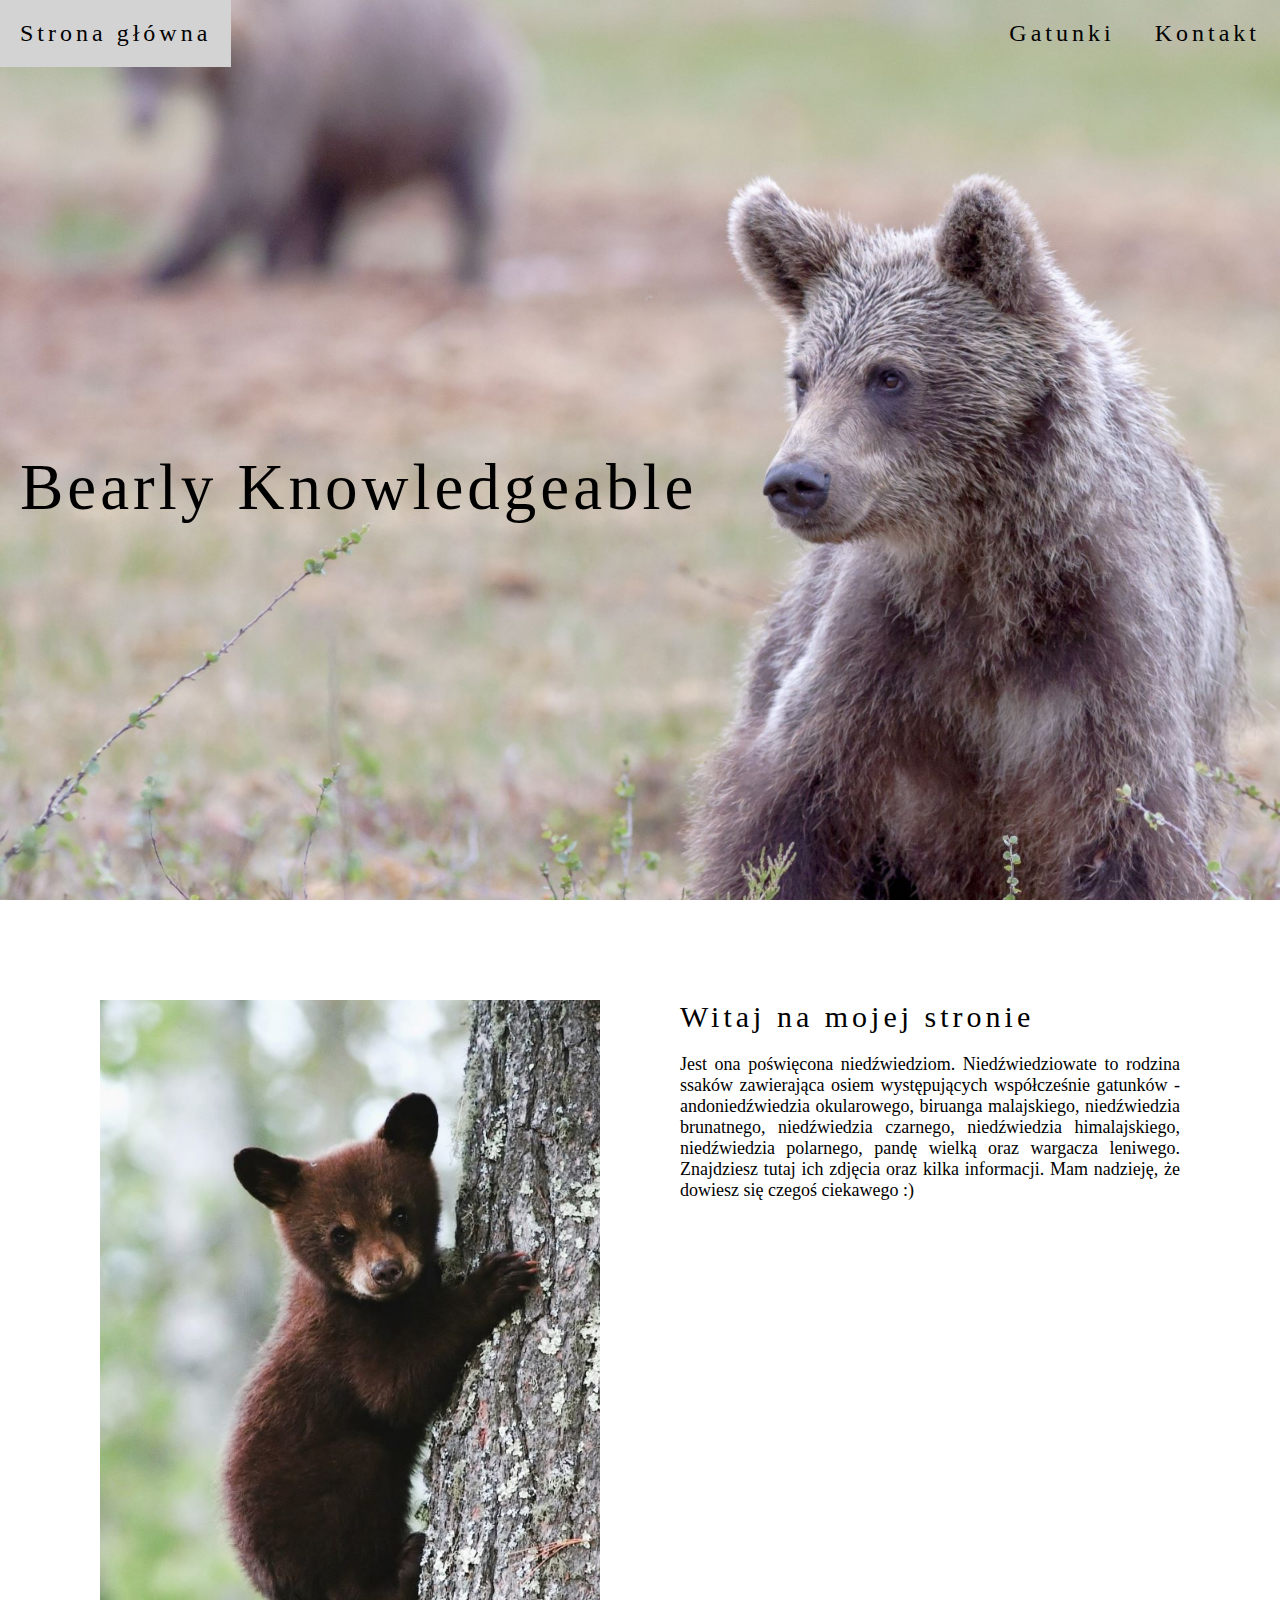
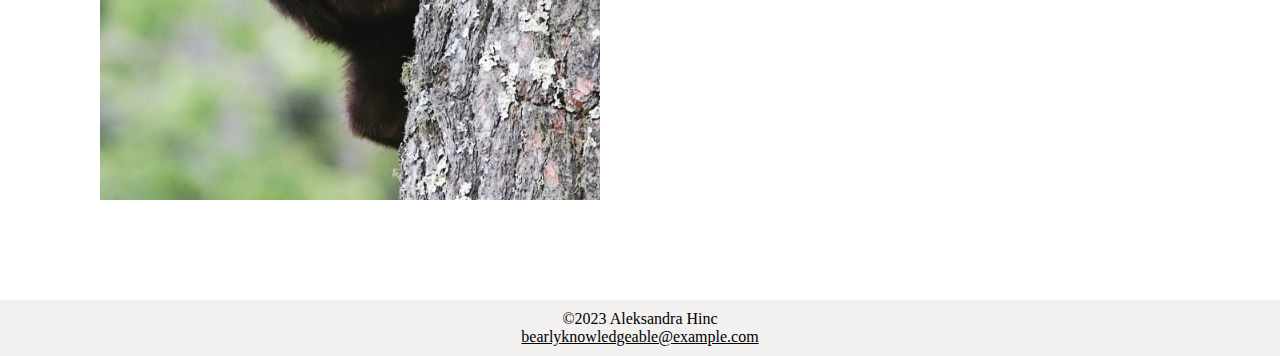
==== commit 04fb2343: "Species section layout" ====
--- a/index.html
+++ b/index.html
@@ -11,8 +11,8 @@
 		<div class="top">
 			<div class="navbar" id="navbar">
 				<header>
-					<a href="#home1" class="homeIcon" onclick="changeContentToHome()"></a>
-					<a href="#home1" class="homeText" onclick="changeContentToHome()">Strona główna</a>
+					<a href="#home" class="homeIcon" onclick="changeContentToHome()"></a>
+					<a href="#home" class="homeText" onclick="changeContentToHome()">Strona główna</a>
 				</header>
 				<div class="blankSpace"></div>
 				<nav>
@@ -31,38 +31,107 @@
 				Bearly Knowledgeable
 			</div>
 		</div>
-		<div class="row" id="home1">
-			<div class="column left upper">
-				<img src="mainBear2.jpg" alt="dog2">
+		<div class="row" id="home">
+			<div class="column left classic">
+				<img src="smallBear.jpg" alt="smallBear">
 			</div>
-			<div class="column right upper">
+			<div class="column right classic">
 				<h1>Witaj na mojej stronie</h1>
 				<p>
-					Jest ona poświęcona niedźwiedziom. Niedźwiedziowate to rodzina ssaków zawierająca osiem występujących współcześnie gatunków - andoniedźwiedzia okularowego, biruanga malajskiego, niedźwiedzia brunatnego, niedźwiedzia czarnego, niedźwiedzia himalajskiego, niedźwiedzia polarnego, pandę wielką oraz wargacza leniwego. 
+					Jest ona poświęcona niedźwiedziom. Niedźwiedziowate to rodzina ssaków zawierająca osiem występujących współcześnie gatunków - andoniedźwiedzia okularowego, biruanga malajskiego, niedźwiedzia brunatnego, niedźwiedzia czarnego, niedźwiedzia himalajskiego, niedźwiedzia polarnego, pandę wielką oraz wargacza leniwego. Znajdziesz tutaj ich zdjęcia oraz kilka informacji. Mam nadzieję, że dowiesz się czegoś ciekawego :)
 				</p>
 			</div>
 		</div>
-		<div class="row" id="home2">
-			<div class="column left lower">
-				<p>
-					Znajdziesz tutaj ich zdjęcia oraz kilka informacji. Mam nadzieję, że dowiesz się czegoś ciekawego :)
-				</p>
+		<div class="species" id="species">
+			<h1 class="speciesStart" id="speciesStart">Gatunki</h1>
+			<div class="row">
+				<div class="column left alternative">
+					<h1>Andoniedźwiedź okularowy</h1>
+					<p> 
+						[tekst]
+					</p>
+				</div>
+				<div class="column right alternative">
+					<img src="spectacledBear.jpg" alt="spectacledBear">
+				</div>
 			</div>
-			<div class="column right lower">
-				<img src="mainBear3.jpg" alt="dog3">
+			<div class="row">
+				<div class="column left classic">
+					<img src="sunBear.jpg" alt="sunBear">
+				</div>
+				<div class="column right classic">
+					<h1>Biruang malajski</h1>
+					<p> 
+						[tekst]
+					</p>
+				</div>
 			</div>
-		</div>
-		<div class="species" id="species">
-			<h1 id="speciesStart">Gatunki</h1>
-			<p> 
-				Nam a leo et nunc suscipit finibus. Duis in sem euismod, lacinia leo et, iaculis purus. In hac habitasse platea dictumst. Quisque interdum dictum nulla. Fusce egestas mauris a risus condimentum, vitae iaculis felis auctor. Etiam a imperdiet leo. Aliquam eu orci velit. Curabitur sagittis ipsum eu urna consectetur varius. Suspendisse lacinia pretium dapibus. Sed fringilla felis velit, varius consequat dolor viverra facilisis. Class aptent taciti sociosqu ad litora torquent per conubia nostra, per inceptos himenaeos. Sed ut vulputate tortor, sit amet blandit est. Integer vitae tortor euismod, sagittis diam eget, ultrices sapien. Integer non ligula magna. Duis lobortis sodales sapien ut commodo. Nullam et ipsum ipsum.
-			</p>
-			<p>
-				Etiam molestie sem malesuada tortor dictum vulputate. Aenean ultricies ultricies augue non aliquet. Integer suscipit erat sit amet blandit volutpat. Aenean vestibulum, diam eu hendrerit tincidunt, tortor velit fringilla nisi, lacinia maximus odio arcu at nisl. In euismod neque sit amet sem pretium, at aliquam magna semper. Proin ullamcorper non quam vel accumsan. Quisque a pharetra neque. Mauris et bibendum massa, in vehicula sem. Cras nec lorem faucibus, dapibus lorem ac, semper diam. Ut lacinia fermentum quam nec eleifend. Aliquam sodales ex in leo auctor dignissim. Nulla interdum neque a odio pretium, non viverra ex vestibulum. Proin porttitor gravida rhoncus. Etiam diam ipsum, euismod et leo nec, mattis porttitor arcu. Etiam in justo a nisl ullamcorper mollis a ut ipsum.
-			</p>
-			<p>
-				Sed sed leo at elit vehicula tristique. Nunc ut neque bibendum nibh sagittis elementum. Etiam fermentum lorem semper libero facilisis, a aliquam mauris malesuada. Lorem ipsum dolor sit amet, consectetur adipiscing elit. Morbi vitae interdum dui, dictum consectetur dolor. Cras luctus metus et ipsum dapibus, interdum tincidunt justo accumsan. Duis sem ex, pharetra et accumsan ac, lobortis vel diam. Nulla a dolor sed augue laoreet convallis. Phasellus dictum ac turpis non efficitur. Nunc ut metus id diam accumsan tristique. Duis volutpat est est, et ultricies urna semper ut. Suspendisse aliquam nunc diam, quis condimentum tortor commodo non. Etiam sit amet odio congue, sodales nunc vitae, maximus dui. Nulla facilisi.
-			</p>
+			<div class="row">
+				<div class="column left alternative">
+					<h1>Niedźwiedź brunatny</h1>
+					<p> 
+						[tekst]
+					</p>
+				</div>
+				<div class="column right alternative">
+					<img src="brownBear.jpg" alt="brownBear">
+				</div>
+			</div>
+			<div class="row">
+				<div class="column left classic">
+					<img src="americanBlackBear.jpg" alt="americanBlackBear">
+				</div>
+				<div class="column right classic">
+					<h1>Niedźwiedź czarny</h1>
+					<p> 
+						[tekst]
+					</p>
+				</div>
+			</div>
+			<div class="row">
+				<div class="column left alternative">
+					<h1>Niedźwiedź himlajaski</h1>
+					<p> 
+						[tekst]
+					</p>
+				</div>
+				<div class="column right alternative">
+					<img src="asianBlackBear.jpg" alt="asianBlackBear">
+				</div>
+			</div>
+			<div class="row">
+				<div class="column left classic">
+					<img src="polarBear.jpg" alt="polarBear">
+				</div>
+				<div class="column right classic">
+					<h1>Niedźwiedź polarny</h1>
+					<p> 
+						[tekst]
+					</p>
+				</div>
+			</div>
+			<div class="row">
+				<div class="column left alternative">
+					<h1>Panda wielka</h1>
+					<p> 
+						[tekst]
+					</p>
+				</div>
+				<div class="column right alternative">
+					<img src="pandaBear.jpg" alt="pandaBear">
+				</div>
+			</div>
+			<div class="row">
+				<div class="column left classic">
+					<img src="slothBear.jpg" alt="slothBear">
+				</div>
+				<div class="column right classic">
+					<h1>Wargacz leniwy</h1>
+					<p> 
+						[tekst]
+					</p>
+				</div>
+			</div>
 		</div>
 		<div class="contact" id="contact">
 			<h1 id="contactStart">Kontakt</h1>
--- a/styleNew.css
+++ b/styleNew.css
@@ -129,7 +129,8 @@
 
 .name {
     left: 20px;
-    font-size: 70px;
+    letter-spacing: 4px;
+    font-size: 65px;
     position: absolute;
     text-align: left;
     top: 50%;
@@ -152,16 +153,16 @@
 }
 
 .top {
-    background-image: url("mainBear1.jpg");
+    background-image: url("mainBear.jpg");
     background-position: center;
     background-repeat: no-repeat;
     background-size: cover;
     height: 100%;
 }
 
-@media screen and (max-width: 1100px) {
+@media screen and (max-width: 1150px) {
     .name {
-        width: 60%;
+        width: 55%;
     }
 }
 
@@ -218,31 +219,31 @@
         width: 100%;
     }
 
-    .left.upper {
+    .right.classic {
         padding: 120px 120px 0px 120px;
     }
 
-    .left.upper {
+    .right.classic {
         position: absolute;
         z-index: 2;
     }
 
-    .right.upper {
+    .left.classic {
         opacity: 70%;
         position: absolute;
         z-index: 1;
     }
 
-    .right.lower {
+    .left.alternative {
         padding: 120px 120px 0px 120px;
     }
 
-    .right.lower {
+    .left.alternative {
         position: absolute;
         z-index: 2;
     }
 
-    .left.lower {
+    .right.alternative {
         opacity: 70%;
         position: absolute;
         z-index: 1;
@@ -377,31 +378,31 @@
         width: 100%;
     }
 
-    .left.upper {
+    .right.classic {
         padding: 40px 40px 0px 40px;
     }
 
-    .left.upper {
+    .right.classic {
         position: absolute;
         z-index: 2;
     }
 
-    .right.upper {
+    .left.classic {
         opacity: 70%;
         position: absolute;
         z-index: 1;
     }
 
-    .right.lower {
+    .left.alternative {
         padding: 40px 40px 0px 40px;
     }
 
-    .right.lower {
+    .left.alternative {
         position: absolute;
         z-index: 2;
     }
 
-    .left.lower {
+    .right.alternative {
         opacity: 70%;
         position: absolute;
         z-index: 1;
@@ -412,9 +413,15 @@
     }
 }
 
-@media screen and (max-width: 300px) {
+@media screen and (max-width: 350px) {
     .name {
         font-size: 20px;
+    }
+}
+
+@media screen and (max-width: 200px) {
+    .name {
+        word-wrap: break-word;
     }
 }
 
@@ -440,12 +447,12 @@
 
 .species {
     display: none;
-    padding: 100px;
-    text-align: justify;
-}
-
-.species p {
-    margin-bottom: 20px;
+    height: 100%;
+}
+
+.speciesStart {
+    font-size: 40px;
+    padding: 100px 100px 20px 100px;
 }
 
 .contact {
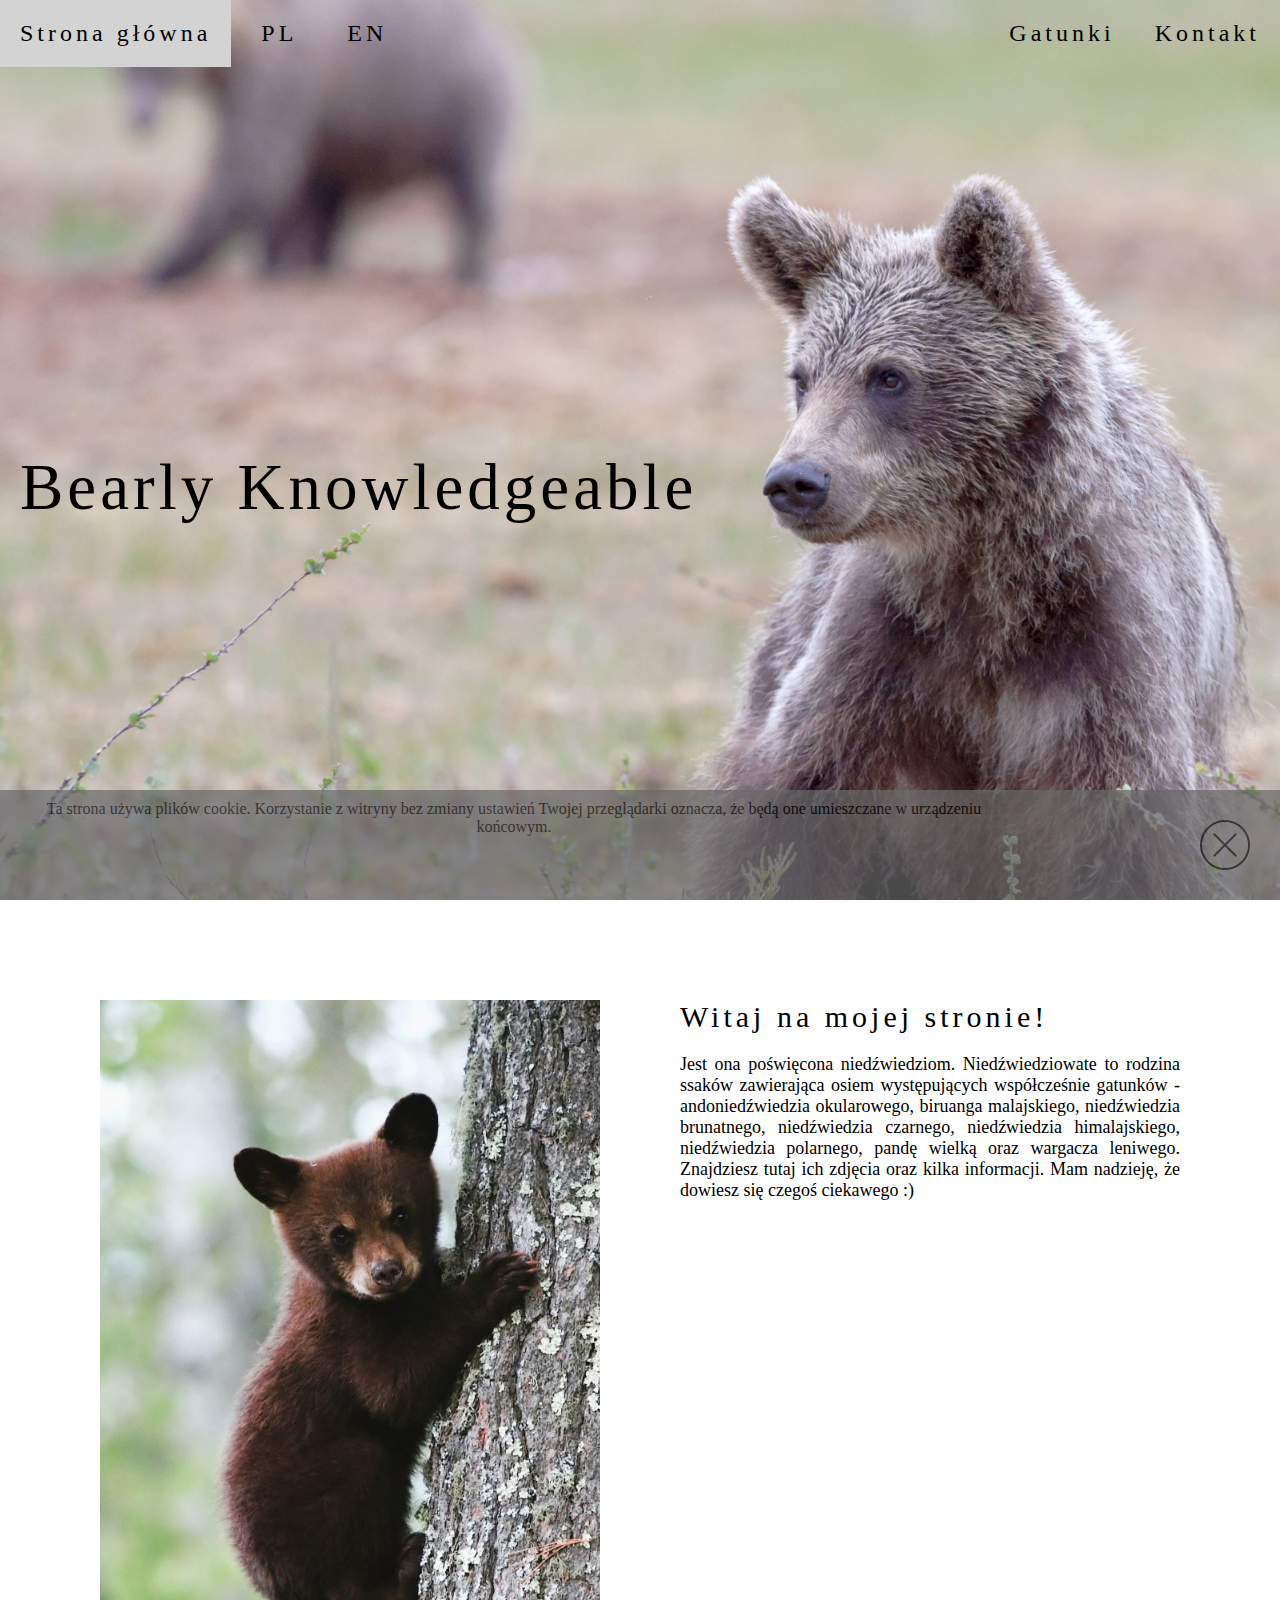
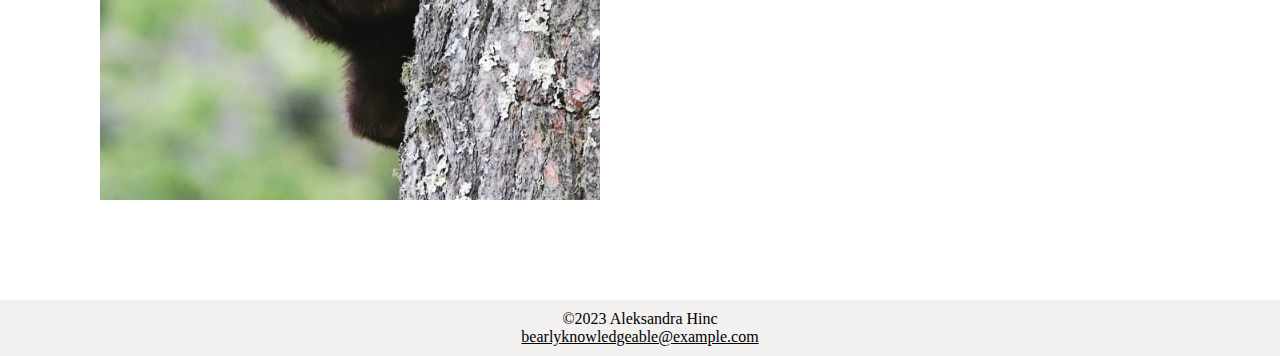
==== commit 25cd7d27: "Languages & cookies" ====
--- a/index.html
+++ b/index.html
@@ -5,20 +5,25 @@
 		<meta name="viewport" content="width=device-width, initial-scale=1.0">
 		<title>Bearly Knowledgeable</title>
 		<link rel="stylesheet" href="styleNew.css">
-		<script src="script.js"></script>
+		<script src="cookies.js"></script>
+		<script src="language.js"></script>
+		<script src="RWD.js"></script>
+		<script src="SPA.js"></script>
 	</head>
 	<body>
 		<div class="top">
 			<div class="navbar" id="navbar">
 				<header>
 					<a href="#home" class="homeIcon" onclick="changeContentToHome()"></a>
-					<a href="#home" class="homeText" onclick="changeContentToHome()">Strona główna</a>
+					<a href="#home" id="homeText" class="homeText" onclick="changeContentToHome()"></a>
+					<a href="#" id="pl" onClick="changeLanguage('pl')">PL</a>
+					<a href="#" id="en" onClick="changeLanguage('en')">EN</a>
 				</header>
 				<div class="blankSpace"></div>
 				<nav>
 					<ul>
-						<li><a href="#speciesStart" onclick="changeContentToSpecies()">Gatunki</a></li>
-						<li><a href="#contactStart" onclick="changeContentToContact()">Kontakt</a></li>
+						<li><a href="#speciesStart" id="speciesNav" onclick="changeContentToSpecies()"></a></li>
+						<li><a href="#contactStart" id="contactNav" onclick="changeContentToContact()"></a></li>
 					</ul>
 					<a href="javascript:void(0);" class="menuIcon" onclick="toggleMenu(this)">
 						<div class="stripe1"></div>
@@ -36,20 +41,16 @@
 				<img src="smallBear.jpg" alt="smallBear">
 			</div>
 			<div class="column right classic">
-				<h1>Witaj na mojej stronie</h1>
-				<p>
-					Jest ona poświęcona niedźwiedziom. Niedźwiedziowate to rodzina ssaków zawierająca osiem występujących współcześnie gatunków - andoniedźwiedzia okularowego, biruanga malajskiego, niedźwiedzia brunatnego, niedźwiedzia czarnego, niedźwiedzia himalajskiego, niedźwiedzia polarnego, pandę wielką oraz wargacza leniwego. Znajdziesz tutaj ich zdjęcia oraz kilka informacji. Mam nadzieję, że dowiesz się czegoś ciekawego :)
-				</p>
+				<h1 id="welcomeHeader"></h1>
+				<p id="welcomeText"></p>
 			</div>
 		</div>
 		<div class="species" id="species">
-			<h1 class="speciesStart" id="speciesStart">Gatunki</h1>
+			<h1 class="speciesStart" id="speciesStart"></h1>
 			<div class="row">
 				<div class="column left alternative">
-					<h1>Andoniedźwiedź okularowy</h1>
-					<p> 
-						[tekst]
-					</p>
+					<h1 id="spectacledBearHeader"></h1>
+					<p id="spectacledBearText"></p>
 				</div>
 				<div class="column right alternative">
 					<img src="spectacledBear.jpg" alt="spectacledBear">
@@ -60,18 +61,14 @@
 					<img src="sunBear.jpg" alt="sunBear">
 				</div>
 				<div class="column right classic">
-					<h1>Biruang malajski</h1>
-					<p> 
-						[tekst]
-					</p>
+					<h1 id="sunBearHeader"></h1>
+					<p id="sunBearText"></p>
 				</div>
 			</div>
 			<div class="row">
 				<div class="column left alternative">
-					<h1>Niedźwiedź brunatny</h1>
-					<p> 
-						[tekst]
-					</p>
+					<h1 id="brownBearHeader"></h1>
+					<p id="brownBearText"></p>
 				</div>
 				<div class="column right alternative">
 					<img src="brownBear.jpg" alt="brownBear">
@@ -82,18 +79,14 @@
 					<img src="americanBlackBear.jpg" alt="americanBlackBear">
 				</div>
 				<div class="column right classic">
-					<h1>Niedźwiedź czarny</h1>
-					<p> 
-						[tekst]
-					</p>
+					<h1 id="americanBlackBearHeader"></h1>
+					<p id="americanBlackBearText"></p>
 				</div>
 			</div>
 			<div class="row">
 				<div class="column left alternative">
-					<h1>Niedźwiedź himlajaski</h1>
-					<p> 
-						[tekst]
-					</p>
+					<h1 id="asianBlackBearHeader"></h1>
+					<p id="asianBlackBearText"></p>
 				</div>
 				<div class="column right alternative">
 					<img src="asianBlackBear.jpg" alt="asianBlackBear">
@@ -104,18 +97,14 @@
 					<img src="polarBear.jpg" alt="polarBear">
 				</div>
 				<div class="column right classic">
-					<h1>Niedźwiedź polarny</h1>
-					<p> 
-						[tekst]
-					</p>
+					<h1 id="polarBearHeader"></h1>
+					<p id="polarBearText"></p>
 				</div>
 			</div>
 			<div class="row">
 				<div class="column left alternative">
-					<h1>Panda wielka</h1>
-					<p> 
-						[tekst]
-					</p>
+					<h1 id="pandaBearHeader"></h1>
+					<p id="pandaBearText"></p>
 				</div>
 				<div class="column right alternative">
 					<img src="pandaBear.jpg" alt="pandaBear">
@@ -126,16 +115,18 @@
 					<img src="slothBear.jpg" alt="slothBear">
 				</div>
 				<div class="column right classic">
-					<h1>Wargacz leniwy</h1>
-					<p> 
-						[tekst]
-					</p>
+					<h1 id="slothBearHeader"></h1>
+					<p id="slothBearText"></p>
 				</div>
 			</div>
 		</div>
 		<div class="contact" id="contact">
-			<h1 id="contactStart">Kontakt</h1>
-				<p>Jeśli masz jakąś sugestię co do strony, możesz wysłać mi wiadomość na adres: <a href="mailto:bearlyknowledgeable@example.com">bearlyknowledgeable@example.com</a>.</p>
+			<h1 id="contactStart"></h1>
+				<p id="contactText"></p>
+		</div>
+		<div class="cookies" id="cookies">
+			<div class="cookiesText" id="cookiesText"></div>
+			<a class="cookiesClose" href="#" id="cookiesClose" onclick="closeCookies()"></a>
 		</div>
 		<footer>
 			<p>&copy;2023 Aleksandra Hinc</p>
--- a/styleNew.css
+++ b/styleNew.css
@@ -22,7 +22,42 @@
     color: white;
 }
 
+.cookies {
+    background-color: dimgray;
+    bottom: 0;
+    opacity: 70%;
+    padding: 10px;
+    position: fixed;
+    width: 100%;
+    z-index: 2;
+}
+
+.cookiesClose {
+    background-image: url("closeIcon.png");
+    float: right;
+    margin: 10px;
+    background-origin: content-box;
+    background-position: center;
+    background-repeat: no-repeat;
+    background-size: contain;
+    height: 70px;
+    padding: 10px;
+    width: 70px;
+}
+
+.cookiesClose:hover {
+    background-color: lightgray;
+}
+
+.cookiesText {
+    float: left;
+    overflow: hidden;
+    text-align: center;
+    width: 80%;
+}
+
 footer {
+    position: relative;
     background-color: rgb(243, 240, 240);
     bottom: 0;
     font-size: 16px;
@@ -52,7 +87,7 @@
 
 header a, li a {
     color: black;
-    display: block;
+    display: inline-block;
     overflow: hidden;
     padding: 20px;
     text-decoration: none;
@@ -251,6 +286,15 @@
 }
 
 @media screen and (max-width: 640px) {
+    .homeText {
+        display: none;
+    }
+
+    .homeIcon {
+        display: block;
+        float: left;
+    }
+    
     nav ul {
         display: none;
     }
@@ -318,15 +362,6 @@
         height: 70px;
     }
 
-    .homeText {
-        display: none;
-    }
-
-    .homeIcon {
-        display: block;
-        float: left;
-    }
-
     .menuIcon {
         display: block;
         float: right;
@@ -414,13 +449,36 @@
 }
 
 @media screen and (max-width: 350px) {
+    header {
+        font-size: 20px;
+        letter-spacing: 0;
+        margin: 0;
+    }
+
+    header a {
+        padding: 20px 5px;
+    }
+
+    nav {
+        margin: 0;
+    }
+
     .name {
         font-size: 20px;
     }
 }
 
-@media screen and (max-width: 200px) {
+@media screen and (max-width: 250px) {
+    header {
+        display: grid;
+    }
+
+    header a {
+        padding-left: 20px;
+    }
+
     .name {
+        top: 40%;
         word-wrap: break-word;
     }
 }
@@ -448,10 +506,12 @@
 .species {
     display: none;
     height: 100%;
+    word-wrap: break-word;
 }
 
 .speciesStart {
     font-size: 40px;
+    overflow: hidden;
     padding: 100px 100px 20px 100px;
 }
 
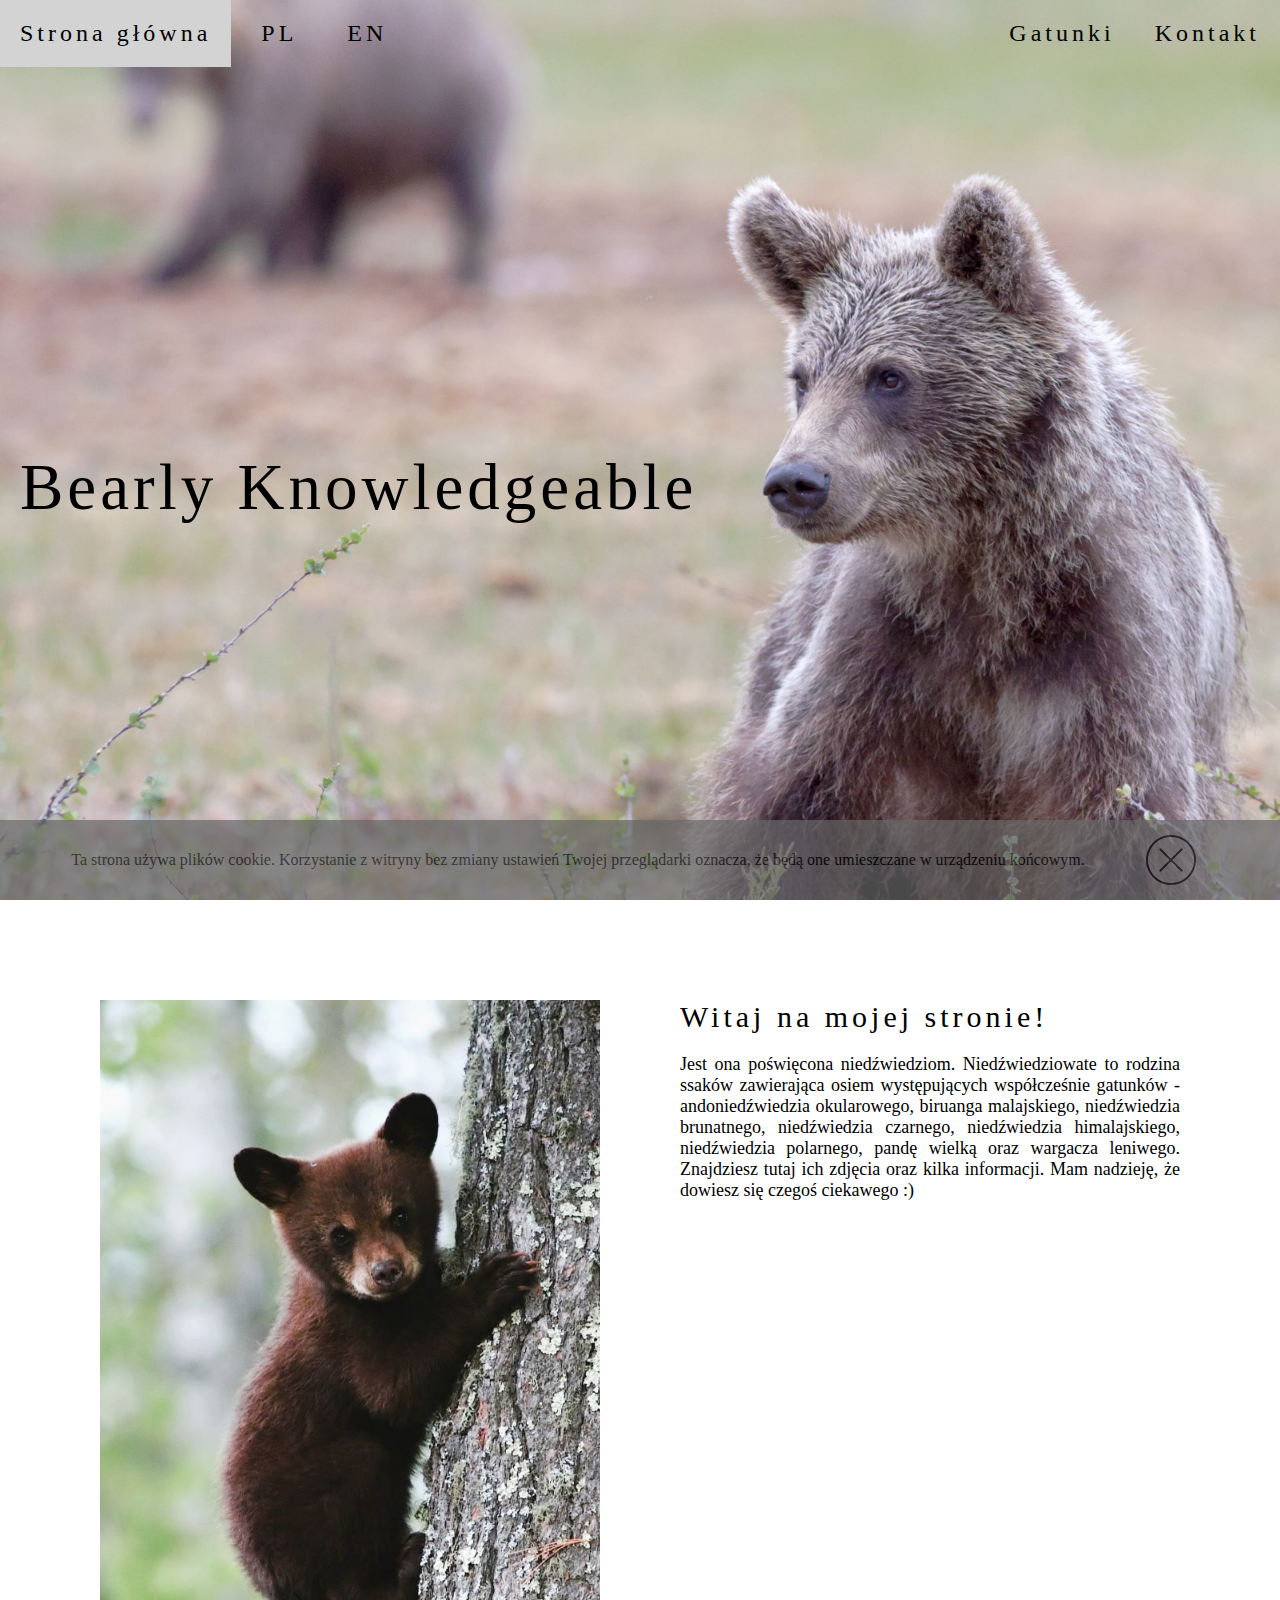
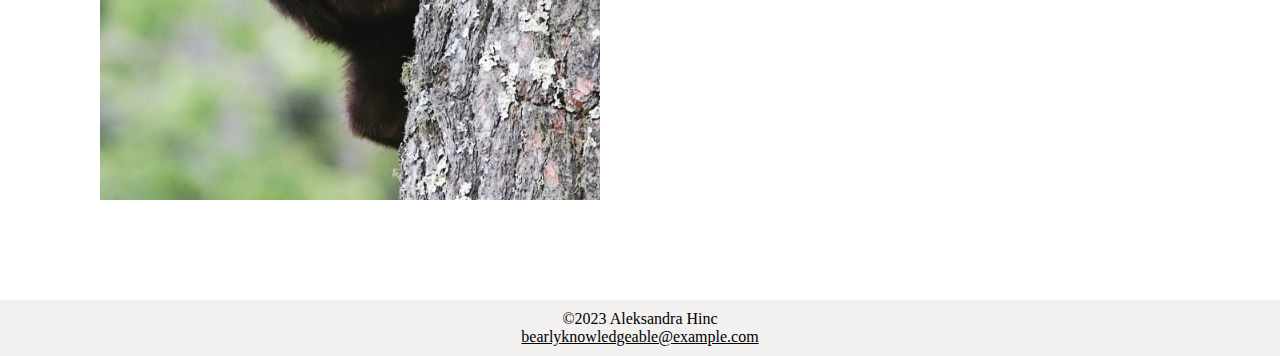
==== commit 5a87da8e: "Added more text" ====
--- a/index.html
+++ b/index.html
@@ -4,7 +4,7 @@
 		<meta charset="UTF-8">
 		<meta name="viewport" content="width=device-width, initial-scale=1.0">
 		<title>Bearly Knowledgeable</title>
-		<link rel="stylesheet" href="styleNew.css">
+		<link rel="stylesheet" href="styleFinal.css">
 		<script src="cookies.js"></script>
 		<script src="language.js"></script>
 		<script src="RWD.js"></script>
@@ -116,7 +116,7 @@
 				</div>
 				<div class="column right classic">
 					<h1 id="slothBearHeader"></h1>
-					<p id="slothBearText"></p>
+					<div id="slothBearText"></div>
 				</div>
 			</div>
 		</div>
@@ -126,7 +126,7 @@
 		</div>
 		<div class="cookies" id="cookies">
 			<div class="cookiesText" id="cookiesText"></div>
-			<a class="cookiesClose" href="#" id="cookiesClose" onclick="closeCookies()"></a>
+			<div><a class="cookiesClose" id="cookiesClose" onclick="closeCookies()"></a></div>
 		</div>
 		<footer>
 			<p>&copy;2023 Aleksandra Hinc</p>
--- a/styleFinal.css
+++ b/styleFinal.css
@@ -0,0 +1,548 @@
+* {
+    box-sizing: border-box;
+    font-family: "Times New Roman", Times, serif;
+    margin: 0;
+    padding: 0;
+}
+
+body, html {
+    height: 100%;
+}
+
+button {
+    background-color: lightgray;
+    border: none;
+    font-size: 18px;
+    margin-top: 20px;   
+    padding: 10px;
+}
+
+button:hover {
+    background-color: dimgray;
+    color: white;
+}
+
+.cookies {
+    background-color: dimgray;
+    bottom: 0;
+    display: flex;
+    opacity: 70%;
+    padding: 5px 20px;
+    position: fixed;
+    width: 100%;
+    z-index: 2;
+}
+
+.cookiesClose {
+    background-image: url("closeIcon.png");
+    background-origin: content-box;
+    background-position: center;
+    background-repeat: no-repeat;
+    background-size: contain;
+    float: right;
+    height: 50px;
+    margin: 10px;
+    width: 50px;
+}
+
+.cookiesClose:hover {
+    background-color: lightgray;
+}
+
+.cookiesText {
+    align-items: center;
+    display: flex;
+    float: left;
+    justify-content: center;
+    overflow: hidden;
+    text-align: center;
+    width: 90%;
+}
+
+footer {
+    position: relative;
+    background-color: rgb(243, 240, 240);
+    bottom: 0;
+    font-size: 16px;
+    justify-content: center;
+    margin-top: 100px;
+    overflow: hidden;
+    padding: 10px 0px;
+    text-align: center;
+    width: 100%;
+}
+
+footer a {
+    color: black;
+}
+
+footer a:hover {
+    color: dimgray;
+}
+
+header, li {
+    float: left;
+}
+
+header {
+    align-content: center;
+}
+
+header a, li a {
+    color: black;
+    display: inline-block;
+    overflow: hidden;
+    padding: 20px;
+    text-decoration: none;
+}
+
+li a {
+    min-width: 110px;
+    text-align: center;
+}
+
+header a:hover, li a:hover {
+    background-color: lightgray;
+}
+
+h1 {
+    font-size: 30px;
+    font-weight: normal;
+    letter-spacing: 4px;
+    padding-bottom: 20px;
+    text-align: left;
+}
+
+img {
+    display: block;
+	height: 100%;
+    object-fit: cover;
+    width: 100%;	
+}
+
+.navbar ul {
+    float: right;
+    list-style-type: none;
+}
+
+.blankSpace {
+    display: none;
+}
+
+.column {
+    float: left;
+    font-size: 18px;
+    height: 100%;
+    overflow: hidden;
+    text-align: justify;
+    width: 50%;
+}
+
+.homeIcon {
+    background-image: url("home.png");
+    background-origin: content-box;
+    background-position: center;
+    background-repeat: no-repeat;
+    background-size: contain;
+    display: none;
+    height: 70px;
+    padding: 10px;
+    width: 70px;
+}
+
+.menuIcon {
+    display: none;
+    padding: 10.5px;
+}
+
+.left {
+    padding: 100px 40px 0px 100px;
+}
+
+.navbar {
+    font-size: 24px;
+    letter-spacing: 4px;
+    z-index: 2;
+}
+
+.name {
+    left: 20px;
+    letter-spacing: 4px;
+    font-size: 65px;
+    position: absolute;
+    text-align: left;
+    top: 50%;
+    z-index: 1;
+}
+
+.right {
+    padding: 100px 100px 0px 40px;
+}
+
+.row {
+    display: block;
+    height: 100%;
+}
+
+.row::after {
+    clear: both;
+    content: "";
+    display: table;
+}
+
+.top {
+    background-image: url("mainBear.jpg");
+    background-position: center;
+    background-repeat: no-repeat;
+    background-size: cover;
+    height: 100%;
+}
+
+@media screen and (max-width: 1150px) {
+    .name {
+        width: 55%;
+    }
+}
+
+@media screen and (max-width: 800px) {
+    footer .species {
+        display: none;
+    }
+
+    nav ul {
+        display: none;
+    }
+
+    .open .blankSpace {
+        display: block;
+        height: 70px;
+    }
+
+    .menuIcon {
+        display: block;
+        float: right;
+    }
+
+    .menuIcon:hover, .open .menuIcon:hover, .open nav ul li a:hover {
+        background-color: lightgray;
+    }
+
+    .open {
+        position: relative;
+    }
+
+    .open .menuIcon {
+        background-color: rgb(144, 156, 135);
+        position: absolute;
+        right: 0;
+        top: 0;
+    }
+
+    .open nav ul {
+        display: block;
+        float: right;
+    }
+
+    .open nav ul li {
+        width: 100%;
+    }
+
+    .open nav ul li a {
+        background-color: rgb(144, 156, 135);
+        float: right;
+        text-align: right;
+        width: 200px;
+    }
+
+    .column {
+        padding: 100px 100px 0px 100px;
+        font-size: 18px;
+        text-align: justify;
+        width: 100%;
+    }
+
+    .right.classic {
+        padding: 120px 120px 0px 120px;
+    }
+
+    .right.classic {
+        position: absolute;
+        z-index: 2;
+    }
+
+    .left.classic {
+        opacity: 70%;
+        position: absolute;
+        z-index: 1;
+    }
+
+    .left.alternative {
+        padding: 120px 120px 0px 120px;
+    }
+
+    .left.alternative {
+        position: absolute;
+        z-index: 2;
+    }
+
+    .right.alternative {
+        opacity: 70%;
+        position: absolute;
+        z-index: 1;
+    }
+}
+
+@media screen and (max-width: 640px) {
+    .homeText {
+        display: none;
+    }
+
+    .homeIcon {
+        display: block;
+        float: left;
+    }
+    
+    nav ul {
+        display: none;
+    }
+
+    .open .blankSpace {
+        display: block;
+        height: 70px;
+    }
+
+    .menuIcon {
+        display: block;
+        float: right;
+    }
+
+    .menuIcon:hover, .open .menuIcon:hover, .open nav ul li a:hover {
+        background-color: lightgray;
+    }
+
+    .name {
+        left: 0;
+        right: 0;
+        padding-left: 20px;
+        padding-right: 20px;
+        text-align: center;
+        top: 10%;
+        width: 100%;
+    }
+
+    .open {
+        position: relative;
+    }
+
+    .open .menuIcon {
+        background-color: rgb(144, 156, 135);
+        position: absolute;
+        right: 0;
+        top: 0;
+    }
+
+    .open nav ul {
+        display: block;
+        float: right;
+    }
+
+    .open nav ul li {
+        width: 100%;
+    }
+
+    .open nav ul li a {
+        background-color: rgb(144, 156, 135);
+        float: right;
+        text-align: right;
+        width: 200px;
+    }
+}
+
+@media screen and (max-width: 480px) {
+    nav ul {
+        display: none;
+    }
+
+    .open .blankSpace {
+        background-color: rgb(203, 218, 192);
+        display: block;
+        height: 70px;
+    }
+
+    .menuIcon {
+        display: block;
+        float: right;
+    }
+
+    .menuIcon:hover, .open .homeIcon:hover, .open .menuIcon:hover, .open nav ul li a:hover {
+        background-color: lightgray;
+    }
+
+    .name {
+        font-size: 40px;       
+    }
+
+    .open {
+        position: relative;
+    }
+
+    .open .homeIcon {
+        background-color: rgb(203, 218, 192);
+    }
+
+    .open .menuIcon {
+        background-color: rgb(144, 156, 135);
+        position: absolute;
+        right: 0;
+        top: 0;
+    }
+
+    .open nav ul {
+        display: block;
+        float: none;
+    }
+
+    .open nav ul li a {
+        background-color: rgb(144, 156, 135);
+        float: left;
+        text-align: left;
+        width: 100%;
+    }
+
+    .row {
+        margin: 0px;
+    }
+
+    .column {
+        padding: 0px;
+        font-size: 18px;
+        text-align: justify;
+        width: 100%;
+    }
+
+    .right.classic {
+        padding: 40px 40px 0px 40px;
+    }
+
+    .right.classic {
+        position: absolute;
+        z-index: 2;
+    }
+
+    .left.classic {
+        opacity: 70%;
+        position: absolute;
+        z-index: 1;
+    }
+
+    .left.alternative {
+        padding: 40px 40px 0px 40px;
+    }
+
+    .left.alternative {
+        position: absolute;
+        z-index: 2;
+    }
+
+    .right.alternative {
+        opacity: 70%;
+        position: absolute;
+        z-index: 1;
+    }
+
+    footer {
+        margin-top: 0px;
+    }
+}
+
+@media screen and (max-width: 350px) {
+    header {
+        font-size: 20px;
+        letter-spacing: 0;
+        margin: 0;
+    }
+
+    header a {
+        padding: 20px 5px;
+    }
+
+    nav {
+        margin: 0;
+    }
+
+    .name {
+        font-size: 20px;
+    }
+}
+
+@media screen and (max-width: 250px) {
+    header {
+        display: grid;
+    }
+
+    header a {
+        padding-left: 20px;
+    }
+
+    .name {
+        top: 40%;
+        word-wrap: break-word;
+    }
+}
+
+.stripe1, .stripe2, .stripe3 {
+    background-color: black;
+    height: 3px;
+    margin: 10px 7px;
+    width: 35px;
+    transition: 0.5s;
+}
+
+.switch .stripe1 {
+    transform: translate(0, 13px) rotate(-45deg);
+}
+
+.switch .stripe2 {
+    opacity: 0;
+}
+
+.switch .stripe3 {
+    transform: translate(0, -13px) rotate(45deg);
+}
+
+.species {
+    display: none;
+    height: 100%;
+    word-wrap: break-word;
+}
+
+.speciesStart {
+    font-size: 40px;
+    overflow: hidden;
+    padding: 100px 100px 20px 100px;
+}
+
+.contact {
+    display: none;
+}
+
+.contact h1 {
+    padding: 100px 100px 20px 100px;
+} 
+
+.contact p {
+    padding: 0px 100px 100px 100px;
+    margin-bottom: 120px;
+    width: 100%;
+}
+
+.contact p a {
+    color: black;
+    padding: 0;
+    text-align: left;
+    text-decoration: underline;
+}
+
+.contact p a:hover {
+    color: dimgray;
+}